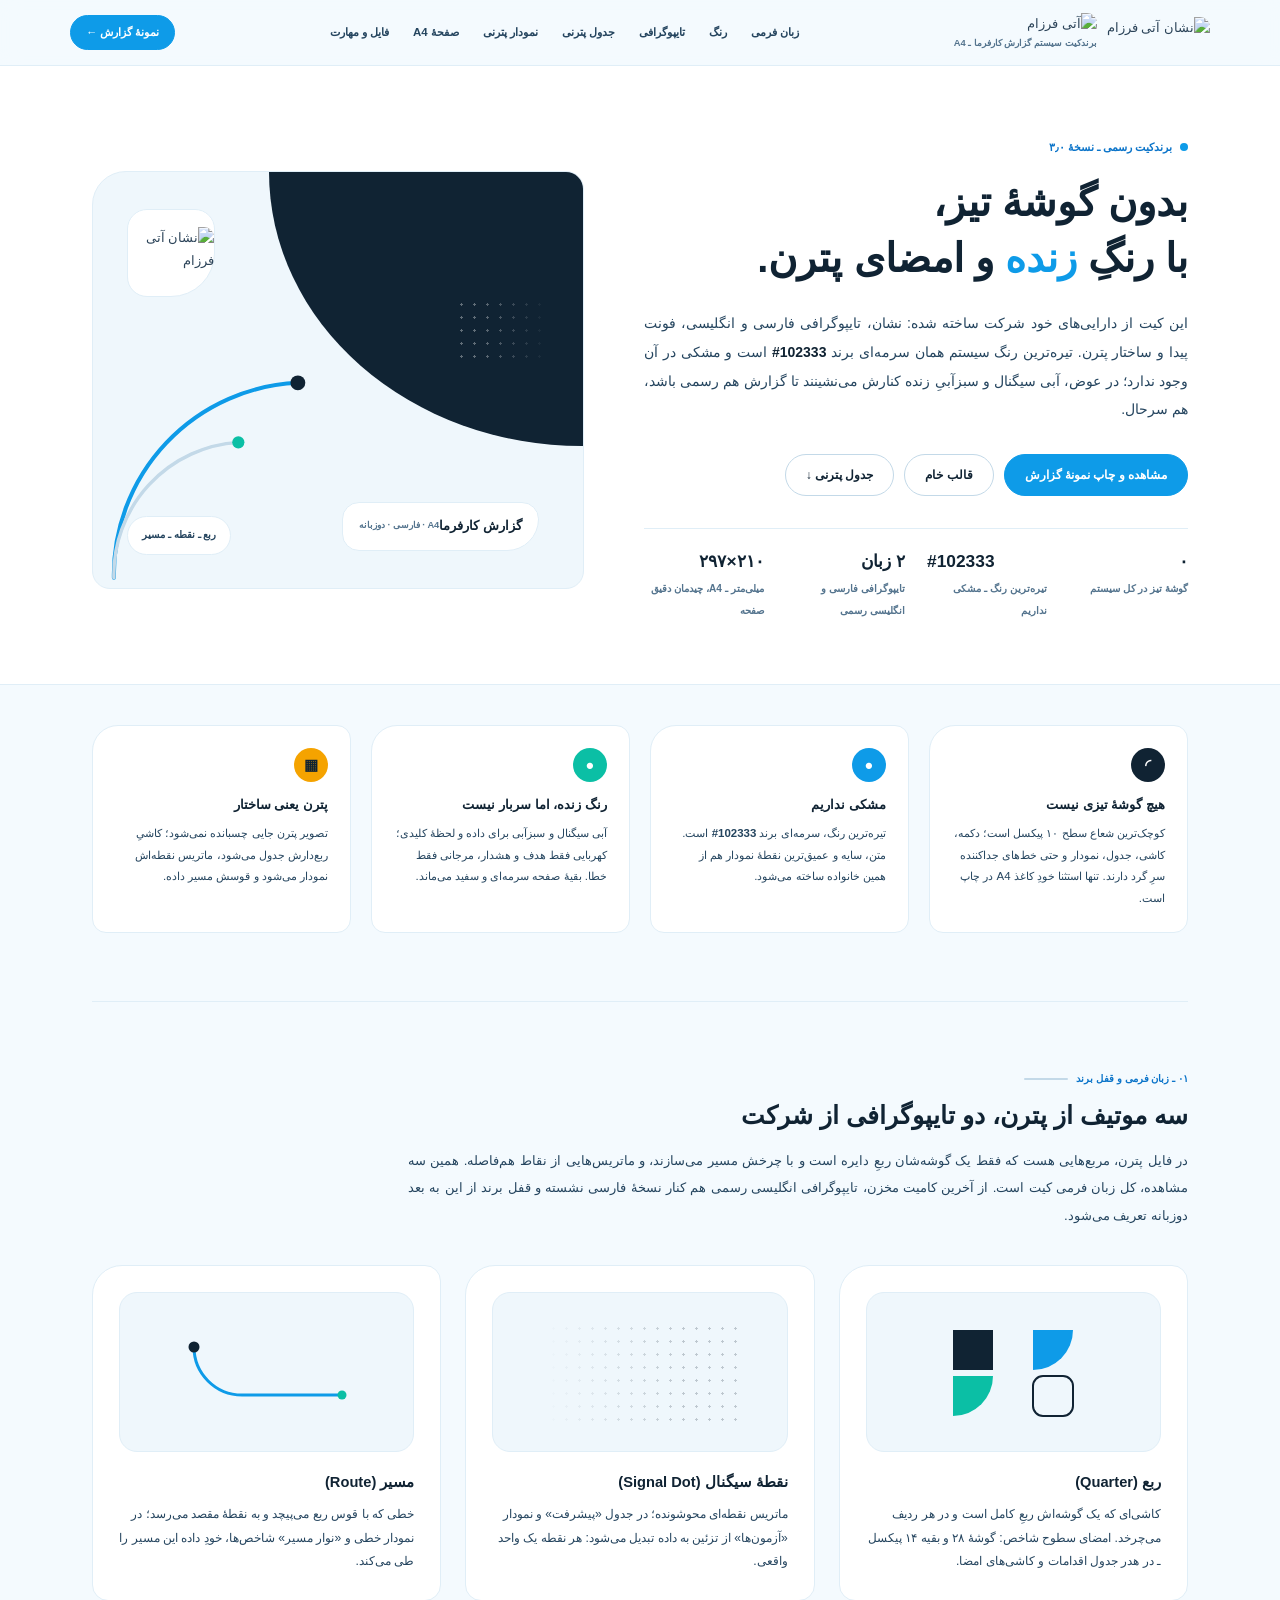
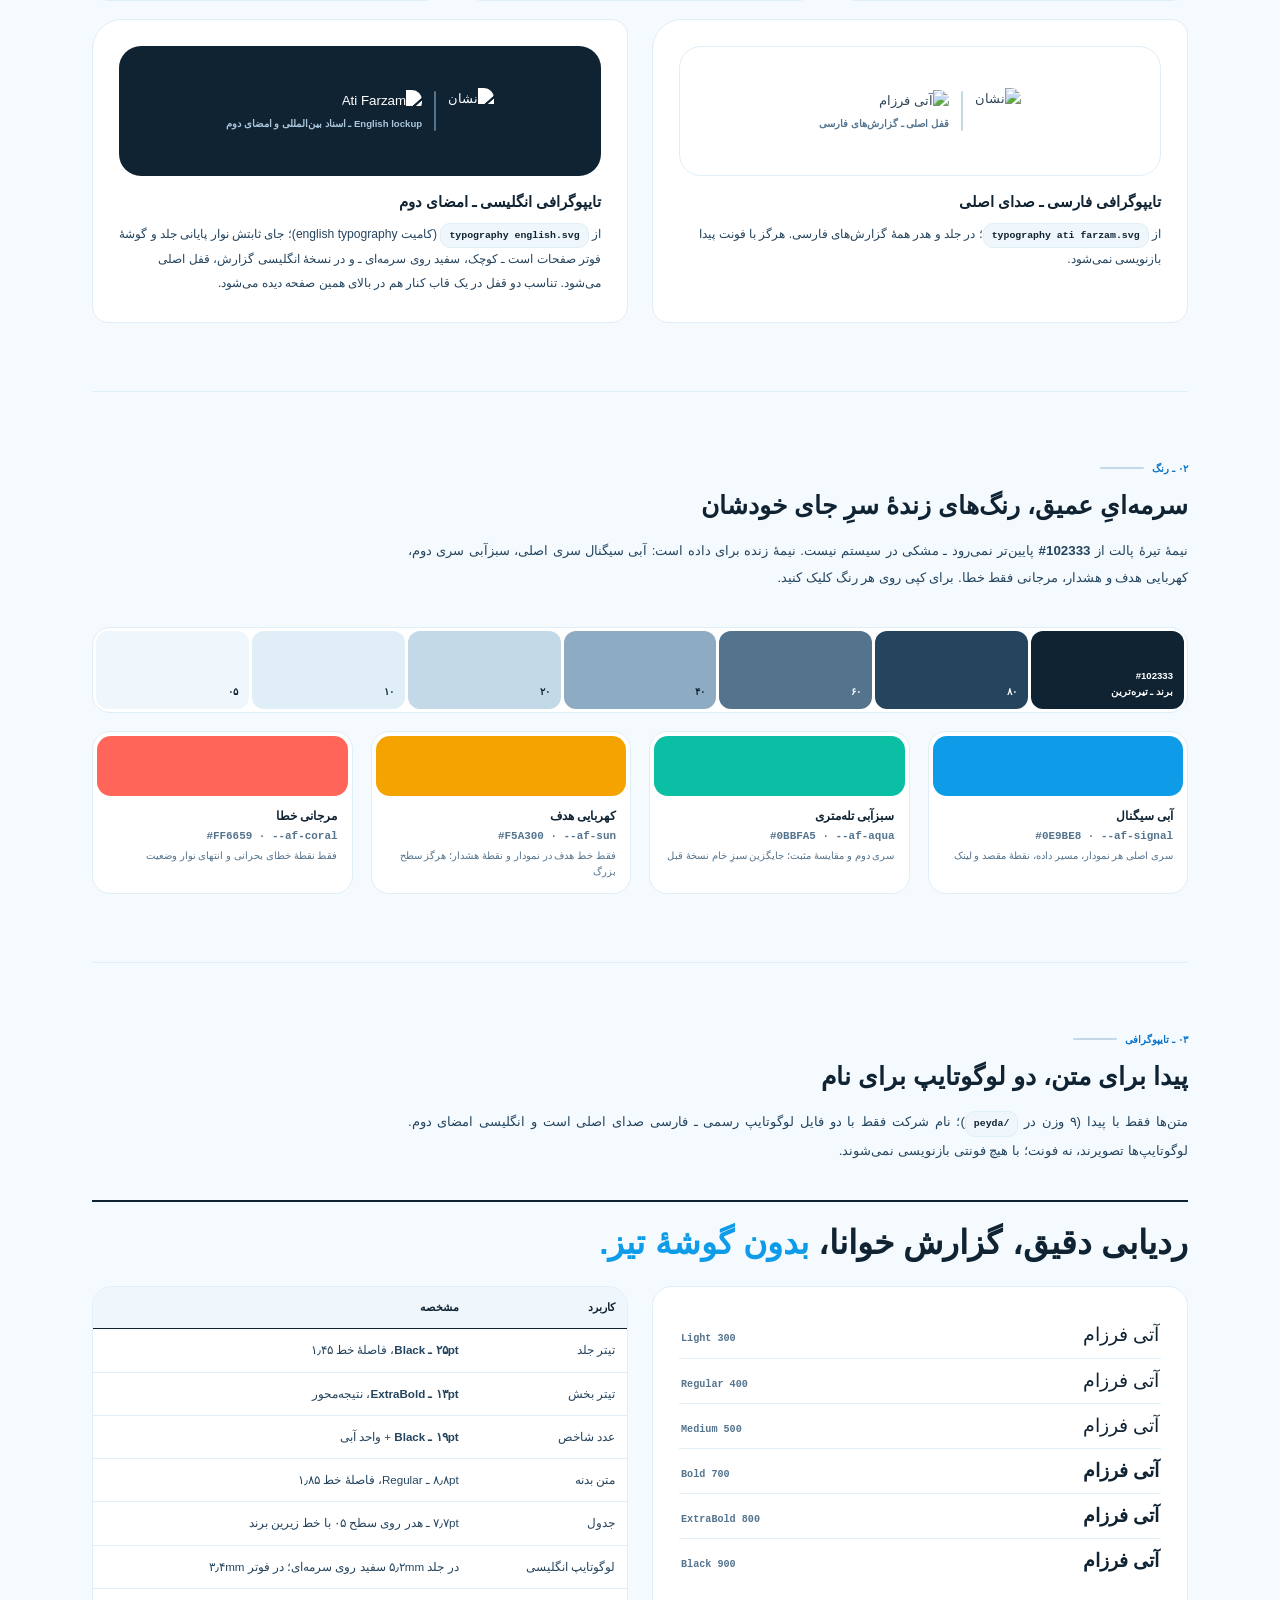
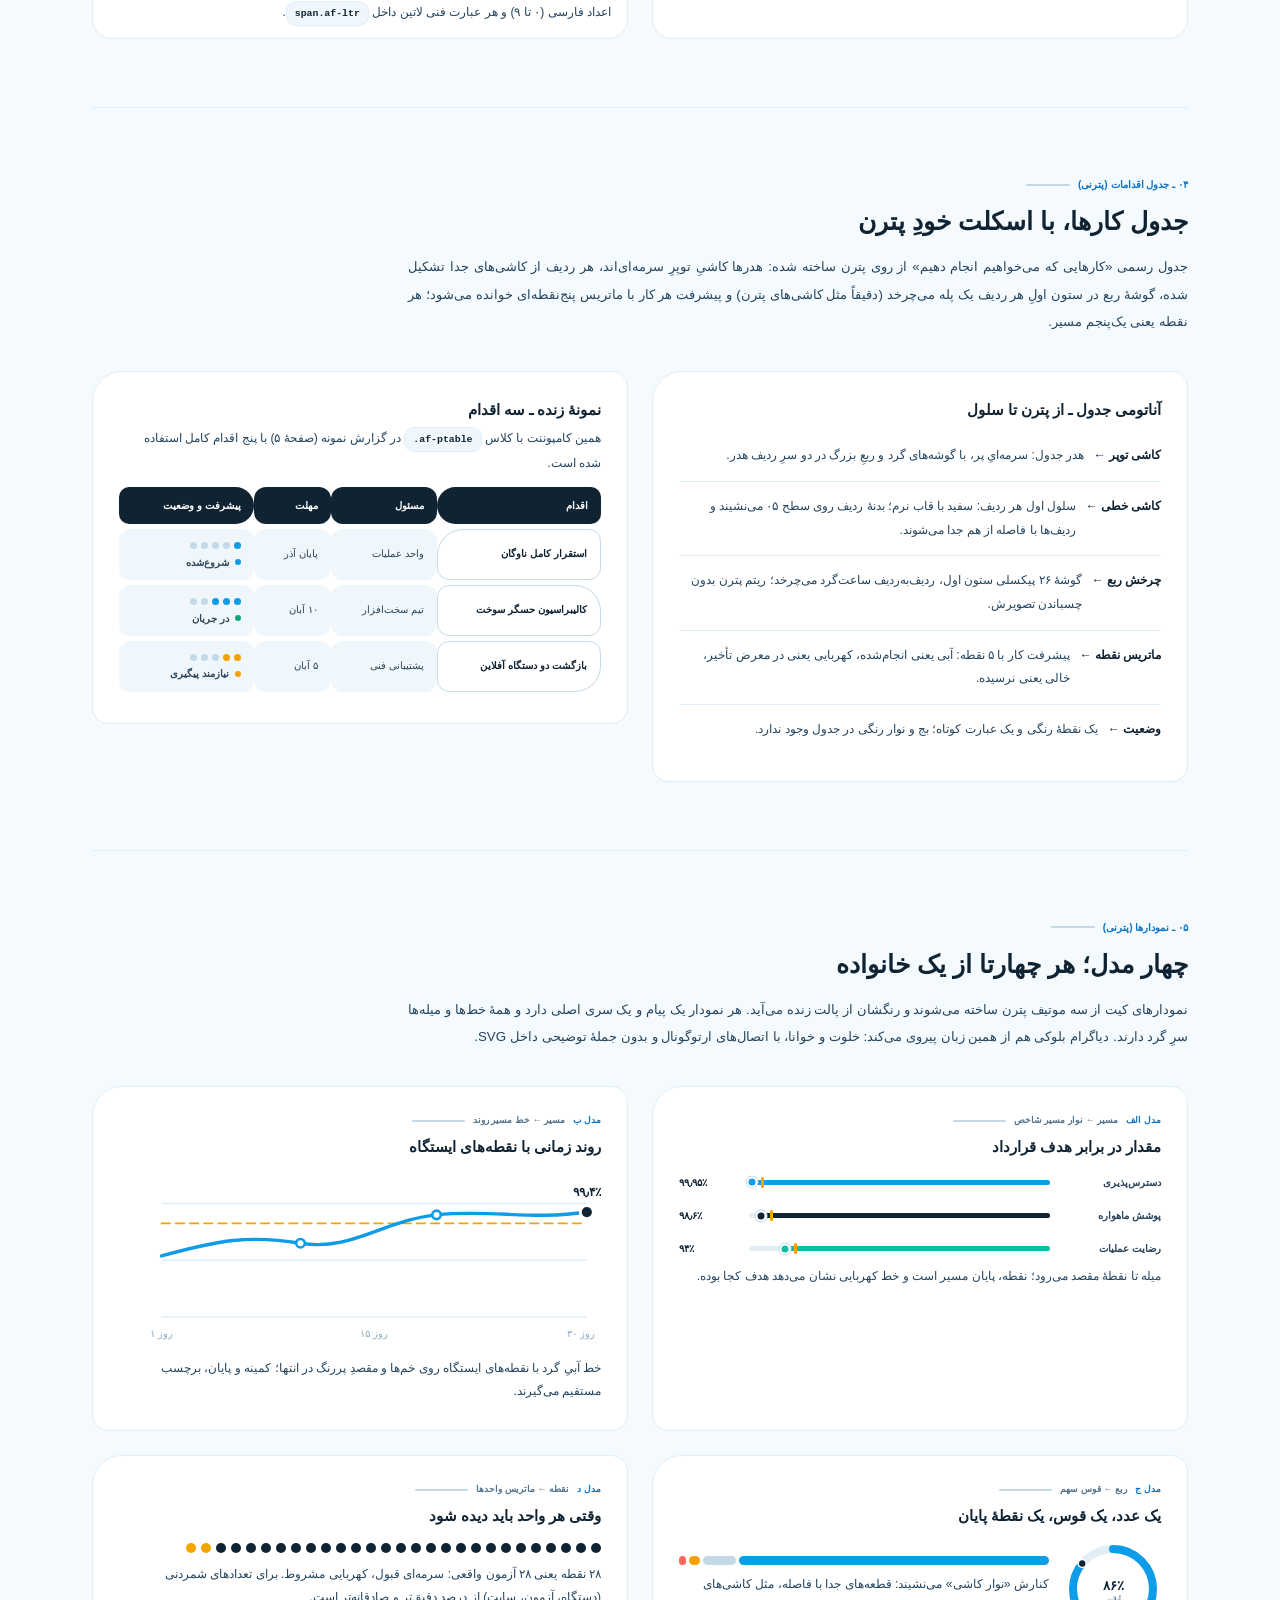
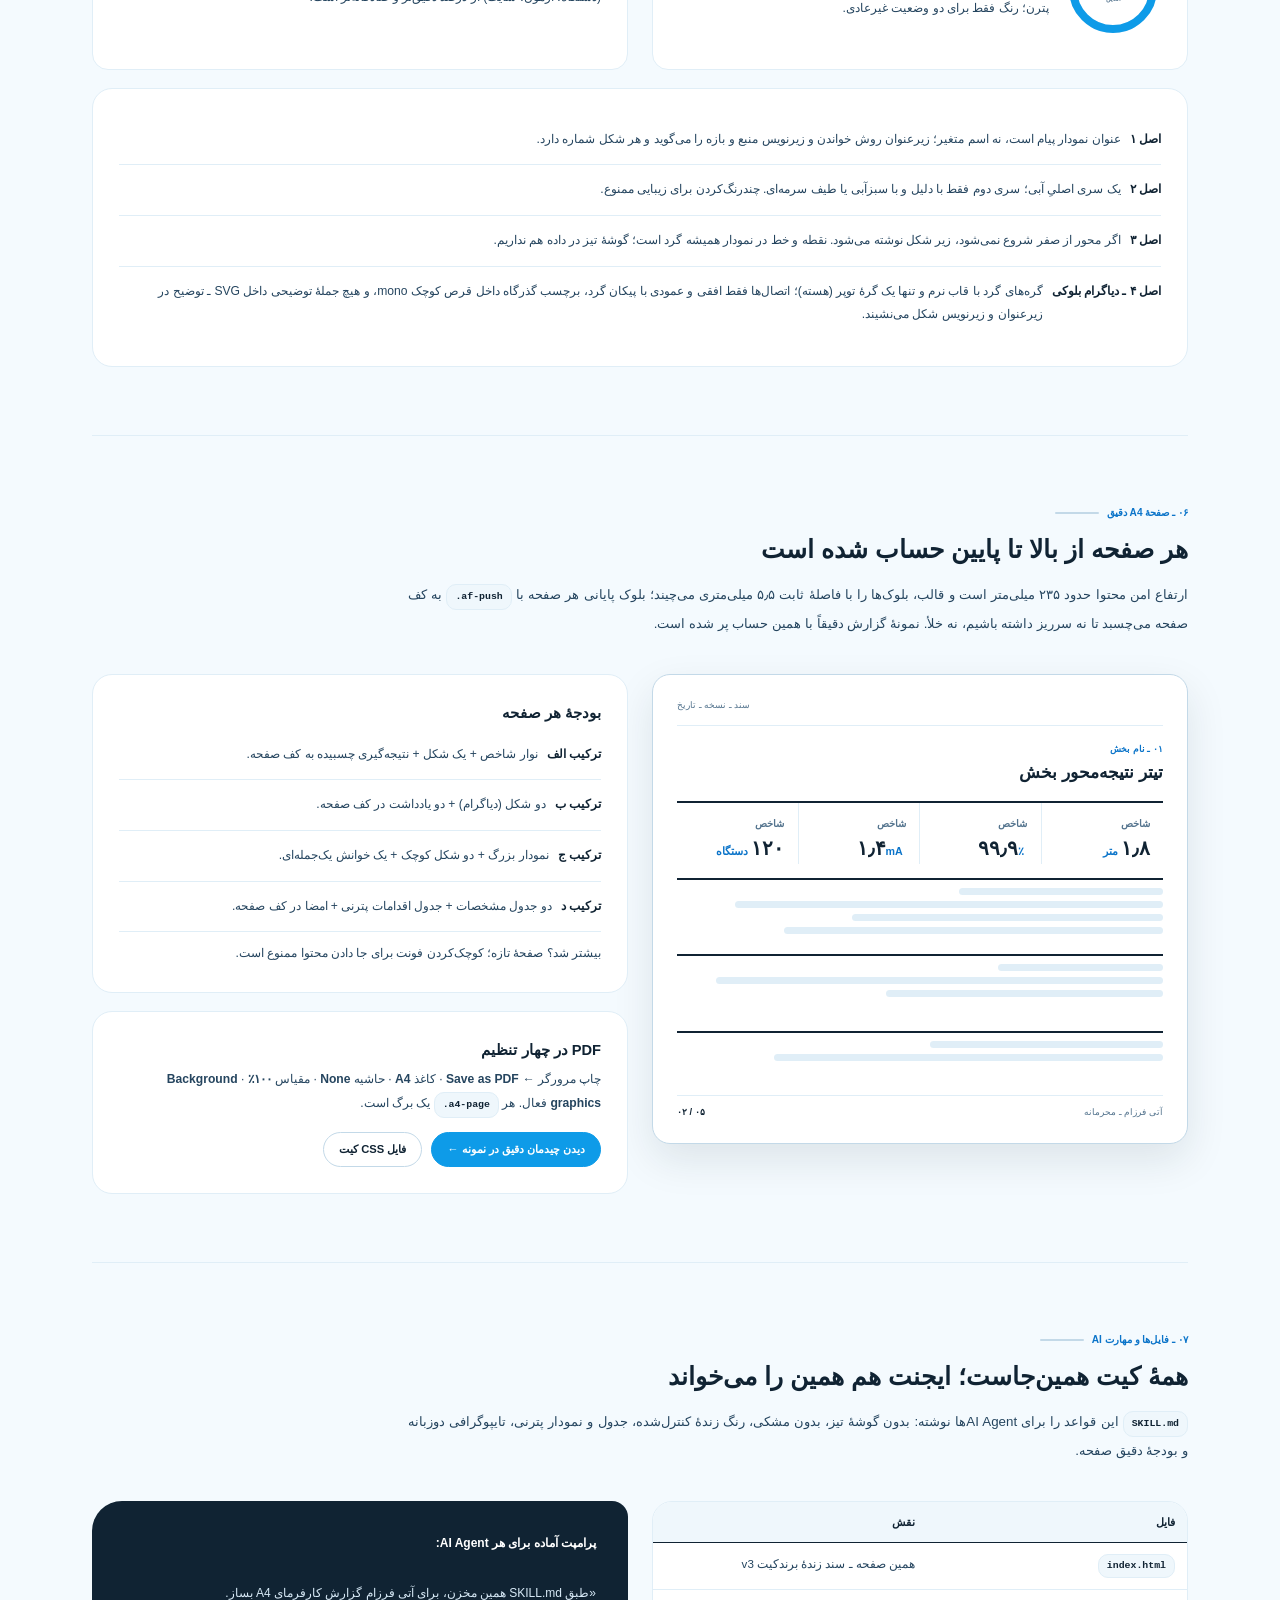
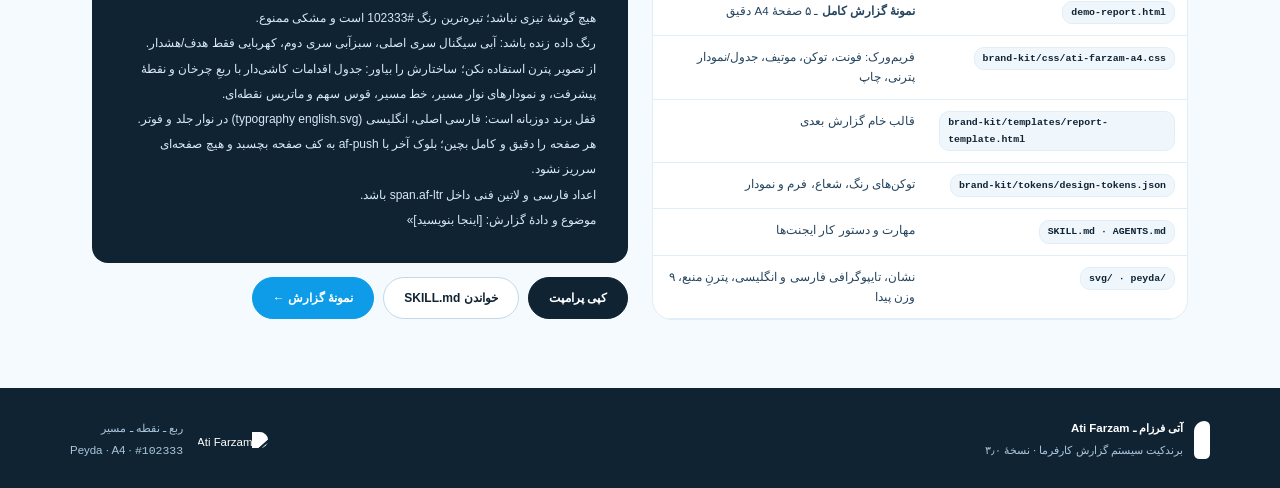
==== index.html @ f71d49b6 "پاک‌سازی بلوک‌دیاگرام‌ها و خلوت‌سازی صفحات ـ زبان دیاگرام تمیز و ارتوگونال - بلوک‌دیاگرام سخت‌افزار " ====
<!DOCTYPE html>
<html lang="fa" dir="rtl">
<head>
<meta charset="UTF-8" />
<meta name="viewport" content="width=device-width, initial-scale=1.0" />
<title>برندکیت آتی فرزام ـ سیستم گزارش A4</title>
<link rel="stylesheet" href="brand-kit/css/ati-farzam-a4.css" />
<style>
  body{background:#F4FAFE}
  a{text-decoration:none;color:inherit}
  .wrap{max-width:1140px;margin:0 auto;padding:0 22px}
  .nav{position:sticky;top:0;z-index:100;background:rgba(244,250,254,.92);backdrop-filter:blur(10px);border-bottom:1px solid var(--af-ink-10)}
  .nav-in{display:flex;align-items:center;justify-content:space-between;gap:16px;padding:13px 0;flex-wrap:wrap}
  .lockup{display:flex;align-items:center;gap:10px}
  .lockup img.mark{height:30px;width:auto}
  .lockup img.typo{height:19px;width:auto}
  .lockup small{display:block;font-size:7pt;color:var(--af-ink-60);font-weight:600}
  .links{display:flex;gap:2px;flex-wrap:wrap}
  .links a{font-size:8.6pt;font-weight:600;color:var(--af-ink-80);padding:7px 11px;border-radius:10px}
  .links a:hover{background:var(--af-ink-10);color:var(--af-ink)}
  .btn{display:inline-flex;align-items:center;gap:7px;background:var(--af-ink);color:#fff;font-weight:700;font-size:9pt;padding:10px 20px;border-radius:999px;border:1px solid var(--af-ink);cursor:pointer;font-family:'Peyda',sans-serif}
  .btn:hover{opacity:.86}
  .btn.sig{background:var(--af-signal);border-color:var(--af-signal)}
  .btn.ghost{background:#fff;color:var(--af-ink);border-color:var(--af-ink-20)}
  .btn.sm{padding:7px 15px;font-size:8.4pt}
  .hero{padding:72px 0 62px;border-bottom:1px solid var(--af-ink-10);background:#fff}
  .hero-grid{display:grid;grid-template-columns:1.05fr .95fr;gap:60px;align-items:center}
  .eyebrow{display:flex;align-items:center;gap:8px;font-size:8pt;font-weight:700;color:var(--af-signal-deep);margin-bottom:18px}
  .eyebrow::before{content:'';width:8px;height:8px;border-radius:50%;background:var(--af-signal)}
  .hero h1{font-size:30pt;font-weight:900;line-height:1.42;color:var(--af-ink)}
  .hero h1 span{color:var(--af-signal)}
  .hero p{font-size:10.5pt;line-height:2.05;color:var(--af-ink-80);margin:22px 0 30px;text-align:justify}
  .cta{display:flex;gap:10px;flex-wrap:wrap}
  .hero-meta{display:grid;grid-template-columns:repeat(4,1fr);gap:22px;margin-top:32px;padding-top:18px;border-top:1px solid var(--af-ink-10)}
  .hero-meta div b{display:block;font-size:13pt;font-weight:900;color:var(--af-ink)}
  .hero-meta div span{font-size:7.6pt;color:var(--af-ink-60);font-weight:600}
  .board{position:relative;background:var(--af-ink-05);border:1px solid var(--af-ink-10);border-radius:34px 18px 18px 18px;aspect-ratio:4/3.4;overflow:hidden}
  .board .quarter{position:absolute;top:0;right:0;width:64%;height:66%;background:var(--af-ink);border-radius:0 0 0 100%}
  .board .quarter .lg{position:absolute;top:24px;right:28px;display:flex;flex-direction:column;gap:7px}
  .board .quarter .lg img.f{height:21px;filter:brightness(0) invert(1)}
  .board .quarter .lg img.e{height:13px;filter:brightness(0) invert(1);opacity:.85}
  .board .dotsfield{position:absolute;top:46%;right:9%;width:32%;height:24%}
  .board .arc{position:absolute;left:0;bottom:0;width:56%;height:52%}
  .board .tile{position:absolute;background:#fff;border:1px solid var(--af-ink-10);display:flex;align-items:center;justify-content:center}
  .board .tile.a{left:7%;top:9%;width:88px;height:88px;border-radius:20px 20px 44px 20px}
  .board .tile.b{left:7%;bottom:8%;padding:10px 14px;border-radius:999px;font-size:7.4pt;font-weight:700;color:var(--af-ink-80)}
  .board .tile.c{right:9%;bottom:9%;padding:12px 16px;border-radius:18px 18px 34px 18px}
  .board .tile.c b{font-size:10pt;color:var(--af-ink)}
  .board .tile.c span{display:block;font-size:7pt;color:var(--af-ink-60);font-weight:600}
  section.blk{padding:68px 0;border-bottom:1px solid var(--af-ink-10)}
  .sec-head{margin-bottom:36px;max-width:780px}
  .sec-eyebrow{display:flex;align-items:center;gap:8px;font-size:7.6pt;font-weight:800;color:var(--af-signal-deep);margin-bottom:10px}
  .sec-eyebrow::after{content:'';height:2px;width:44px;background:var(--af-ink-20);border-radius:999px}
  .sec-head h2{font-size:19pt;font-weight:900;color:var(--af-ink);line-height:1.5}
  .sec-head p{font-size:10pt;line-height:2.05;color:var(--af-ink-80);margin-top:12px;text-align:justify}
  .grid3{display:grid;grid-template-columns:repeat(3,1fr);gap:24px}
  .grid2{display:grid;grid-template-columns:1fr 1fr;gap:24px}
  .grid4{display:grid;grid-template-columns:repeat(4,1fr);gap:20px}
  .card{background:#fff;border:1px solid var(--af-ink-10);border-radius:20px;padding:26px}
  .card.flat{border-radius:30px 16px 16px 16px}
  .card h3{font-size:11pt;font-weight:800;color:var(--af-ink);margin-bottom:8px}
  .card p,.card li{font-size:9.1pt;line-height:1.95;color:var(--af-ink-80)}
  .motif-stage{height:160px;border-radius:18px;background:var(--af-ink-05);border:1px solid var(--af-ink-10);display:flex;align-items:center;justify-content:center;margin-bottom:18px;overflow:hidden;position:relative}
  .rule{display:flex;gap:9px;padding:13px 0;border-bottom:1px solid var(--af-ink-10);font-size:9.1pt;line-height:1.9;color:var(--af-ink-80)}
  .rule:last-child{border-bottom:none}
  .rule b{color:var(--af-ink);white-space:nowrap}
  .path{direction:ltr;display:inline-block;background:var(--af-ink-05);border:1px solid var(--af-ink-10);color:var(--af-ink);font-size:7.4pt;font-weight:700;padding:2px 8px;border-radius:10px;font-family:Consolas,monospace}
  .prin{background:#fff;border:1px solid var(--af-ink-10);padding:22px;border-radius:26px 14px 14px 14px}
  .prin .ic{width:34px;height:34px;border-radius:50%;display:flex;align-items:center;justify-content:center;margin-bottom:12px;color:#fff;font-weight:900;font-size:11pt}
  .prin h3{font-size:10pt;font-weight:800;color:var(--af-ink);margin-bottom:6px}
  .prin p{font-size:8.6pt;line-height:1.9;color:var(--af-ink-80)}
  .tints{display:flex;height:86px;border-radius:18px;overflow:hidden;border:1px solid var(--af-ink-10);gap:3px;background:#fff;padding:3px}
  .tints div{flex:1;display:flex;align-items:flex-end;padding:9px 11px;font-size:7.2pt;font-weight:700;cursor:pointer;border-radius:12px}
  .swrow{display:grid;grid-template-columns:repeat(4,1fr);gap:18px;margin-top:18px}
  .sw{border:1px solid var(--af-ink-10);border-radius:18px;overflow:hidden;background:#fff;cursor:pointer}
  .sw .chip{height:60px;margin:4px;border-radius:14px}
  .sw .m{padding:6px 14px 12px}
  .sw .m b{font-size:9pt;color:var(--af-ink);display:block}
  .sw .m .hex{direction:ltr;text-align:right;display:block;font-size:8.2pt;font-weight:800;color:var(--af-ink-60);font-family:Consolas,monospace;margin:1px 0 3px}
  .sw .m span{font-size:7.6pt;color:var(--af-ink-60);line-height:1.6;display:block}
  .wrow{display:flex;align-items:baseline;justify-content:space-between;gap:14px;padding:9px 2px;border-bottom:1px solid var(--af-ink-10)}
  .wrow:last-child{border-bottom:none}
  .wrow .s{color:var(--af-ink);font-size:14.5pt;line-height:1.35}
  .wrow .w{direction:ltr;font-size:7.6pt;color:var(--af-ink-60);font-weight:700;font-family:Consolas,monospace;white-space:nowrap}
  table.mini{width:100%;border-collapse:collapse;font-size:8.7pt}
  table.mini th{color:var(--af-ink);text-align:right;font-size:8.3pt;padding:11px 12px;border-bottom:1.5px solid var(--af-ink);background:var(--af-ink-05)}
  table.mini td{padding:11px 12px;border-bottom:1px solid var(--af-ink-10);color:var(--af-ink-80);line-height:1.75;vertical-align:top}
  .lockcard{border-radius:22px;padding:22px;display:flex;align-items:center;justify-content:center;min-height:130px;margin-bottom:14px}
  .mini-a4{background:#fff;border:1px solid var(--af-ink-20);border-radius:18px;box-shadow:0 16px 40px rgba(16,35,51,.10);padding:22px 24px;height:470px;display:flex;flex-direction:column;overflow:hidden}
  .mini-a4 .mh{display:flex;justify-content:space-between;align-items:center;border-bottom:1px solid var(--af-ink-10);padding-bottom:10px;font-size:7pt;color:var(--af-ink-60)}
  .mini-a4 .mf{margin-top:auto;border-top:1px solid var(--af-ink-10);padding-top:9px;display:flex;justify-content:space-between;align-items:center;font-size:7pt;color:var(--af-ink-60)}
  .skl{border-top:2px solid var(--af-ink);margin-top:14px;padding-top:8px}
  .skl i{display:block;height:7px;border-radius:999px;background:var(--af-ink-10);margin-bottom:6px}
  .prompt{background:var(--af-ink);color:#D7E9F6;border-radius:30px 16px 16px 16px;padding:30px 32px;font-size:9pt;line-height:2.1;white-space:pre-wrap}
  .prompt b{color:#fff}
  .toast{position:fixed;bottom:22px;right:22px;background:var(--af-ink);color:#fff;font-size:8.8pt;font-weight:700;padding:11px 20px;border-radius:999px;opacity:0;pointer-events:none;transition:opacity .25s;z-index:300}
  .toast.show{opacity:1}
  footer.site{background:var(--af-ink);color:#A9C6DC}
  footer.site .in{display:flex;justify-content:space-between;gap:18px;flex-wrap:wrap;padding:30px 0;font-size:8.6pt;line-height:1.9}
  footer.site b{color:#fff}
  @media(max-width:920px){.hero-grid,.grid2{grid-template-columns:1fr}.grid3,.grid4,.swrow{grid-template-columns:1fr 1fr}.hero h1{font-size:24pt}.hero-meta{grid-template-columns:1fr 1fr}}
  @media(max-width:600px){.grid3,.grid4,.swrow{grid-template-columns:1fr}}
</style>
</head>
<body>

<nav class="nav no-print">
  <div class="wrap nav-in">
    <div class="lockup">
      <img class="mark" src="svg/logo%20ati%20farzam.svg" alt="نشان آتی فرزام" />
      <div><img class="typo" src="svg/typography%20ati%20farzam.svg" alt="آتی فرزام" /><small>برندکیت سیستم گزارش کارفرما ـ A4</small></div>
    </div>
    <div class="links">
      <a href="#form">زبان فرمی</a><a href="#color">رنگ</a><a href="#type">تایپوگرافی</a><a href="#table">جدول پترنی</a><a href="#data">نمودار پترنی</a><a href="#page">صفحهٔ A4</a><a href="#files">فایل و مهارت</a>
    </div>
    <a class="btn sm sig" href="demo-report.html">نمونهٔ گزارش ←</a>
  </div>
</nav>

<header class="hero">
  <div class="wrap hero-grid">
    <div>
      <div class="eyebrow">برندکیت رسمی ـ نسخهٔ ۳٫۰</div>
      <h1>بدون گوشهٔ تیز،<br />با رنگِ <span>زنده</span> و امضای پترن.</h1>
      <p>این کیت از دارایی‌های خود شرکت ساخته شده: نشان، تایپوگرافی فارسی و انگلیسی، فونت پیدا و ساختار پترن. تیره‌ترین رنگ سیستم همان سرمه‌ای برند <span dir="ltr" style="font-weight:800;color:var(--af-ink)">#102333</span> است و مشکی در آن وجود ندارد؛ در عوض، آبی سیگنال و سبزآبیِ زنده کنارش می‌نشینند تا گزارش هم رسمی باشد، هم سرحال.</p>
      <div class="cta">
        <a class="btn sig" href="demo-report.html">مشاهده و چاپ نمونهٔ گزارش</a>
        <a class="btn ghost" href="brand-kit/templates/report-template.html">قالب خام</a>
        <a class="btn ghost" href="#table">جدول پترنی ↓</a>
      </div>
      <div class="hero-meta">
        <div><b>۰</b><span>گوشهٔ تیز در کل سیستم</span></div>
        <div><b dir="ltr">#102333</b><span>تیره‌ترین رنگ ـ مشکی نداریم</span></div>
        <div><b>۲ زبان</b><span>تایپوگرافی فارسی و انگلیسی رسمی</span></div>
        <div><b>۲۱۰×۲۹۷</b><span>میلی‌متر ـ A4، چیدمان دقیق صفحه</span></div>
      </div>
    </div>

    <div class="board" role="img" aria-label="تابلوی هویت آتی فرزام: ربع سرمه‌ای، نقطه، مسیر و قفل دوزبانه">
      <div class="quarter">
        <div class="lg">
          <img class="f" src="svg/typography%20ati%20farzam.svg" alt="" />
          <img class="e" src="svg/typography%20english.svg" alt="" />
        </div>
        <div class="dotsfield af-dots-light"></div>
      </div>
      <svg class="arc" viewBox="0 0 200 160" fill="none" aria-hidden="true">
        <path d="M14 152 A142 142 0 0 1 150 8" stroke="#0E9BE8" stroke-width="3" stroke-linecap="round"/>
        <circle cx="150" cy="8" r="5.5" fill="#102333"/>
        <path d="M14 152 A98 98 0 0 1 106 52" stroke="#C3D9E8" stroke-width="2.5" stroke-linecap="round"/>
        <circle cx="106" cy="52" r="4.5" fill="#0BBFA5"/>
      </svg>
      <div class="tile a"><img src="svg/logo%20ati%20farzam.svg" alt="نشان آتی فرزام" style="height:52px;width:auto" /></div>
      <div class="tile b">ربع ـ نقطه ـ مسیر</div>
      <div class="tile c"><b>گزارش کارفرما</b><span>A4 · فارسی · دوزبانه</span></div>
    </div>
  </div>
</header>

<div class="wrap">

  <!-- اصول -->
  <section class="blk" style="padding-top:40px">
    <div class="grid4">
      <div class="prin"><span class="ic" style="background:var(--af-ink)">◜</span><h3>هیچ گوشهٔ تیزی نیست</h3><p>کوچک‌ترین شعاع سطح ۱۰ پیکسل است؛ دکمه، کاشی، جدول، نمودار و حتی خط‌های جداکننده سرِ گرد دارند. تنها استثنا خودِ کاغذ A4 در چاپ است.</p></div>
      <div class="prin"><span class="ic" style="background:var(--af-signal)">●</span><h3>مشکی نداریم</h3><p>تیره‌ترین رنگ، سرمه‌ای برند <span dir="ltr" style="font-weight:800">#102333</span> است. متن، سایه و عمیق‌ترین نقطهٔ نمودار هم از همین خانواده ساخته می‌شود.</p></div>
      <div class="prin"><span class="ic" style="background:var(--af-aqua)">●</span><h3>رنگ زنده، اما سربار نیست</h3><p>آبی سیگنال و سبزآبی برای داده و لحظهٔ کلیدی؛ کهربایی فقط هدف و هشدار، مرجانی فقط خطا. بقیهٔ صفحه سرمه‌ای و سفید می‌ماند.</p></div>
      <div class="prin"><span class="ic" style="background:var(--af-sun);color:var(--af-ink)">▦</span><h3>پترن یعنی ساختار</h3><p>تصویر پترن جایی چسبانده نمی‌شود؛ کاشیِ ربع‌دارش جدول می‌شود، ماتریس نقطه‌اش نمودار می‌شود و قوسش مسیر داده.</p></div>
    </div>
  </section>

  <!-- ۰۱ زبان فرمی و قفل دوزبانه -->
  <section class="blk" id="form">
    <div class="sec-head">
      <div class="sec-eyebrow">۰۱ ـ زبان فرمی و قفل برند</div>
      <h2>سه موتیف از پترن، دو تایپوگرافی از شرکت</h2>
      <p>در فایل پترن، مربع‌هایی هست که فقط یک گوشه‌شان ربعِ دایره است و با چرخش مسیر می‌سازند، و ماتریس‌هایی از نقاط هم‌فاصله. همین سه مشاهده، کل زبان فرمی کیت است. از آخرین کامیت مخزن، تایپوگرافی انگلیسی رسمی هم کنار نسخهٔ فارسی نشسته و قفل برند از این به بعد دوزبانه تعریف می‌شود.</p>
    </div>
    <div class="grid3">
      <div class="card flat">
        <div class="motif-stage">
          <svg width="132" height="96" viewBox="0 0 132 96" aria-hidden="true">
            <path d="M6 6 h40 v40 H6 Z" fill="#102333"/>
            <path d="M86 6 h40 a40 40 0 0 1 -40 40 Z" fill="#0E9BE8"/>
            <path d="M6 52 h40 a40 40 0 0 1 -40 40 Z" fill="#0BBFA5"/>
            <rect x="86" y="52" width="40" height="40" rx="10" fill="none" stroke="#102333" stroke-width="2"/>
          </svg>
        </div>
        <h3>ربع (Quarter)</h3>
        <p>کاشی‌ای که یک گوشه‌اش ربعِ کامل است و در هر ردیف می‌چرخد. امضای سطوح شاخص: گوشهٔ ۲۸ و بقیه ۱۴ پیکسل ـ در هدر جدول اقدامات و کاشی‌های امضا.</p>
      </div>
      <div class="card flat">
        <div class="motif-stage"><div class="af-dots" style="width:72%;height:64%"></div></div>
        <h3>نقطهٔ سیگنال (Signal Dot)</h3>
        <p>ماتریس نقطه‌ای محوشونده؛ در جدول «پیشرفت» و نمودار «آزمون‌ها» از تزئین به داده تبدیل می‌شود: هر نقطه یک واحد واقعی.</p>
      </div>
      <div class="card flat">
        <div class="motif-stage">
          <svg width="170" height="70" viewBox="0 0 170 70" aria-hidden="true">
            <path d="M160 58 H60 A48 48 0 0 1 12 10" stroke="#0E9BE8" stroke-width="3" fill="none" stroke-linecap="round"/>
            <circle cx="12" cy="10" r="5.5" fill="#102333"/><circle cx="160" cy="58" r="4.5" fill="#0BBFA5"/>
          </svg>
        </div>
        <h3>مسیر (Route)</h3>
        <p>خطی که با قوس ربع می‌پیچد و به نقطهٔ مقصد می‌رسد؛ در نمودار خطی و «نوار مسیر» شاخص‌ها، خودِ داده این مسیر را طی می‌کند.</p>
      </div>
    </div>

    <div class="grid2" style="margin-top:18px">
      <div class="card flat">
        <div class="lockcard" style="background:#fff;border:1.5px solid var(--af-ink-10)">
          <div style="display:flex;align-items:center;gap:12px">
            <img src="svg/logo%20ati%20farzam.svg" alt="نشان" style="height:46px" />
            <span style="width:2px;height:40px;background:var(--af-ink-20);border-radius:99px"></span>
            <div><img src="svg/typography%20ati%20farzam.svg" alt="آتی فرزام" style="height:25px" /><div style="font-size:7.2pt;color:var(--af-ink-60);font-weight:600;margin-top:3px">قفل اصلی ـ گزارش‌های فارسی</div></div>
          </div>
        </div>
        <h3>تایپوگرافی فارسی ـ صدای اصلی</h3>
        <p>از <span class="path">typography ati farzam.svg</span>؛ در جلد و هدر همهٔ گزارش‌های فارسی. هرگز با فونت پیدا بازنویسی نمی‌شود.</p>
      </div>
      <div class="card flat">
        <div class="lockcard" style="background:var(--af-ink)">
          <div style="display:flex;align-items:center;gap:12px">
            <img src="svg/logo%20ati%20farzam.svg" alt="نشان" style="height:46px;filter:brightness(0) invert(1)" />
            <span style="width:2px;height:40px;background:#54748E;border-radius:99px"></span>
            <div><img src="svg/typography%20english.svg" alt="Ati Farzam" style="height:19px;filter:brightness(0) invert(1)" /><div style="font-size:7.2pt;color:#A9C6DC;font-weight:600;margin-top:4px">English lockup ـ اسناد بین‌المللی و امضای دوم</div></div>
          </div>
        </div>
        <h3>تایپوگرافی انگلیسی ـ امضای دوم</h3>
        <p>از <span class="path">typography english.svg</span> (کامیت english typography)؛ جای ثابتش نوار پایانی جلد و گوشهٔ فوتر صفحات است ـ کوچک، سفید روی سرمه‌ای ـ و در نسخهٔ انگلیسی گزارش، قفل اصلی می‌شود. تناسب دو قفل در یک قاب کنار هم در بالای همین صفحه دیده می‌شود.</p>
      </div>
    </div>
  </section>

  <!-- ۰۲ رنگ -->
  <section class="blk" id="color">
    <div class="sec-head">
      <div class="sec-eyebrow">۰۲ ـ رنگ</div>
      <h2>سرمه‌ایِ عمیق، رنگ‌های زندهٔ سرِ جای خودشان</h2>
      <p>نیمهٔ تیرهٔ پالت از <span dir="ltr" style="font-weight:800">#102333</span> پایین‌تر نمی‌رود ـ مشکی در سیستم نیست. نیمهٔ زنده برای داده است: آبی سیگنال سری اصلی، سبزآبی سری دوم، کهربایی هدف و هشدار، مرجانی فقط خطا. برای کپی روی هر رنگ کلیک کنید.</p>
    </div>
    <div class="tints" role="img" aria-label="طیف سرمه‌ای برند">
      <div style="background:#102333;color:#fff" onclick="copyHex('#102333')">#102333<br />برند ـ تیره‌ترین</div>
      <div style="background:#25455F;color:#fff" onclick="copyHex('#25455F')">۸۰</div>
      <div style="background:#54748E;color:#fff" onclick="copyHex('#54748E')">۶۰</div>
      <div style="background:#8DACC4;color:#102333" onclick="copyHex('#8DACC4')">۴۰</div>
      <div style="background:#C3D9E8;color:#102333" onclick="copyHex('#C3D9E8')">۲۰</div>
      <div style="background:#E0EEF7;color:#102333" onclick="copyHex('#E0EEF7')">۱۰</div>
      <div style="background:#EFF7FC;color:#102333" onclick="copyHex('#EFF7FC')">۰۵</div>
    </div>
    <div class="swrow">
      <div class="sw" onclick="copyHex('#0E9BE8')"><div class="chip" style="background:#0E9BE8"></div><div class="m"><b>آبی سیگنال</b><span class="hex">#0E9BE8 · --af-signal</span><span>سری اصلی هر نمودار، مسیر داده، نقطهٔ مقصد و لینک</span></div></div>
      <div class="sw" onclick="copyHex('#0BBFA5')"><div class="chip" style="background:#0BBFA5"></div><div class="m"><b>سبزآبی تله‌متری</b><span class="hex">#0BBFA5 · --af-aqua</span><span>سری دوم و مقایسهٔ مثبت؛ جایگزین سبزِ خام نسخهٔ قبل</span></div></div>
      <div class="sw" onclick="copyHex('#F5A300')"><div class="chip" style="background:#F5A300"></div><div class="m"><b>کهربایی هدف</b><span class="hex">#F5A300 · --af-sun</span><span>فقط خط هدف در نمودار و نقطهٔ هشدار؛ هرگز سطح بزرگ</span></div></div>
      <div class="sw" onclick="copyHex('#FF6659')"><div class="chip" style="background:#FF6659"></div><div class="m"><b>مرجانی خطا</b><span class="hex">#FF6659 · --af-coral</span><span>فقط نقطهٔ خطای بحرانی و انتهای نوار وضعیت</span></div></div>
    </div>
  </section>

  <!-- ۰۳ تایپوگرافی -->
  <section class="blk" id="type">
    <div class="sec-head">
      <div class="sec-eyebrow">۰۳ ـ تایپوگرافی</div>
      <h2>پیدا برای متن، دو لوگوتایپ برای نام</h2>
      <p>متن‌ها فقط با پیدا (۹ وزن در <span class="path">peyda/</span>)؛ نام شرکت فقط با دو فایل لوگوتایپ رسمی ـ فارسی صدای اصلی است و انگلیسی امضای دوم. لوگوتایپ‌ها تصویرند، نه فونت؛ با هیچ فونتی بازنویسی نمی‌شوند.</p>
    </div>
    <div style="font-size:25pt;font-weight:900;color:var(--af-ink);line-height:1.5;border-top:2px solid var(--af-ink);padding-top:16px">ردیابی دقیق، گزارش خوانا، <span style="color:var(--af-signal)">بدون گوشهٔ تیز.</span></div>
    <div class="grid2" style="margin-top:18px">
      <div class="card">
        <div class="wrow"><span class="s" style="font-weight:300">آتی فرزام</span><span class="w">Light 300</span></div>
        <div class="wrow"><span class="s" style="font-weight:400">آتی فرزام</span><span class="w">Regular 400</span></div>
        <div class="wrow"><span class="s" style="font-weight:500">آتی فرزام</span><span class="w">Medium 500</span></div>
        <div class="wrow"><span class="s" style="font-weight:700">آتی فرزام</span><span class="w">Bold 700</span></div>
        <div class="wrow"><span class="s" style="font-weight:800">آتی فرزام</span><span class="w">ExtraBold 800</span></div>
        <div class="wrow"><span class="s" style="font-weight:900">آتی فرزام</span><span class="w">Black 900</span></div>
      </div>
      <div class="card" style="padding:0;overflow:hidden">
        <table class="mini">
          <tr><th>کاربرد</th><th>مشخصه</th></tr>
          <tr><td>تیتر جلد</td><td><b>۲۵pt ـ Black</b>، فاصلهٔ خط ۱٫۴۵</td></tr>
          <tr><td>تیتر بخش</td><td><b>۱۳pt ـ ExtraBold</b>، نتیجه‌محور</td></tr>
          <tr><td>عدد شاخص</td><td><b>۱۹pt ـ Black</b> + واحد آبی</td></tr>
          <tr><td>متن بدنه</td><td>۸٫۸pt ـ Regular، فاصلهٔ خط ۱٫۸۵</td></tr>
          <tr><td>جدول</td><td>۷٫۷pt ـ هدر روی سطح ۰۵ با خط زیرین برند</td></tr>
          <tr><td>لوگوتایپ انگلیسی</td><td>در جلد ۵٫۲mm سفید روی سرمه‌ای؛ در فوتر ۳٫۴mm</td></tr>
        </table>
        <p style="padding:12px 16px">اعداد فارسی (۰ تا ۹) و هر عبارت فنی لاتین داخل <span class="path">span.af-ltr</span>.</p>
      </div>
    </div>
  </section>

  <!-- ۰۴ جدول پترنی -->
  <section class="blk" id="table">
    <div class="sec-head">
      <div class="sec-eyebrow">۰۴ ـ جدول اقدامات (پترنی)</div>
      <h2>جدول کارها، با اسکلت خودِ پترن</h2>
      <p>جدول رسمی «کارهایی که می‌خواهیم انجام دهیم» از روی پترن ساخته شده: هدرها کاشیِ توپرِ سرمه‌ای‌اند، هر ردیف از کاشی‌های جدا تشکیل شده، گوشهٔ ربع در ستون اولِ هر ردیف یک پله می‌چرخد (دقیقاً مثل کاشی‌های پترن) و پیشرفت هر کار با ماتریس پنج‌نقطه‌ای خوانده می‌شود؛ هر نقطه یعنی یک‌پنجم مسیر.</p>
    </div>
    <div class="grid2" style="align-items:start">
      <div class="card flat">
        <h3 style="margin-bottom:8px">آناتومی جدول ـ از پترن تا سلول</h3>
        <div class="rule"><b>کاشی توپر ←</b><p>هدر جدول: سرمه‌ایِ پر، با گوشه‌های گرد و ربعِ بزرگ در دو سرِ ردیف هدر.</p></div>
        <div class="rule"><b>کاشی خطی ←</b><p>سلول اول هر ردیف: سفید با قاب نرم؛ بدنهٔ ردیف روی سطح ۰۵ می‌نشیند و ردیف‌ها با فاصله از هم جدا می‌شوند.</p></div>
        <div class="rule"><b>چرخش ربع ←</b><p>گوشهٔ ۲۶ پیکسلی ستون اول، ردیف‌به‌ردیف ساعت‌گرد می‌چرخد؛ ریتم پترن بدون چسباندن تصویرش.</p></div>
        <div class="rule"><b>ماتریس نقطه ←</b><p>پیشرفت کار با ۵ نقطه: آبی یعنی انجام‌شده، کهربایی یعنی در معرض تأخیر، خالی یعنی نرسیده.</p></div>
        <div class="rule"><b>وضعیت ←</b><p>یک نقطهٔ رنگی و یک عبارت کوتاه؛ بج و نوار رنگی در جدول وجود ندارد.</p></div>
      </div>
      <div class="card flat">
        <h3 style="margin-bottom:4px">نمونهٔ زنده ـ سه اقدام</h3>
        <p style="margin-bottom:6px">همین کامپوننت با کلاس <span class="path">.af-ptable</span> در گزارش نمونه (صفحهٔ ۵) با پنج اقدام کامل استفاده شده است.</p>
        <table class="af-ptable">
          <thead><tr><th style="width:34%">اقدام</th><th style="width:22%">مسئول</th><th style="width:16%">مهلت</th><th style="width:28%">پیشرفت و وضعیت</th></tr></thead>
          <tbody>
            <tr><td>استقرار کامل ناوگان</td><td>واحد عملیات</td><td>پایان آذر</td><td><span class="af-pdots"><i class="on"></i><i></i><i></i><i></i><i></i></span><br /><span class="af-status"><span class="dot sig"></span>شروع‌شده</span></td></tr>
            <tr><td>کالیبراسیون حسگر سوخت</td><td>تیم سخت‌افزار</td><td>۱۰ آبان</td><td><span class="af-pdots"><i class="on"></i><i class="on"></i><i class="on"></i><i></i><i></i></span><br /><span class="af-status"><span class="dot ok"></span>در جریان</span></td></tr>
            <tr><td>بازگشت دو دستگاه آفلاین</td><td>پشتیبانی فنی</td><td>۵ آبان</td><td><span class="af-pdots"><i class="warn"></i><i class="warn"></i><i></i><i></i><i></i></span><br /><span class="af-status"><span class="dot warn"></span>نیازمند پیگیری</span></td></tr>
          </tbody>
        </table>
      </div>
    </div>
  </section>

  <!-- ۰۵ نمودارهای پترنی -->
  <section class="blk" id="data">
    <div class="sec-head">
      <div class="sec-eyebrow">۰۵ ـ نمودارها (پترنی)</div>
      <h2>چهار مدل؛ هر چهارتا از یک خانواده</h2>
      <p>نمودارهای کیت از سه موتیف پترن ساخته می‌شوند و رنگشان از پالت زنده می‌آید. هر نمودار یک پیام و یک سری اصلی دارد و همهٔ خط‌ها و میله‌ها سرِ گرد دارند. دیاگرام بلوکی هم از همین زبان پیروی می‌کند: خلوت و خوانا، با اتصال‌های ارتوگونال و بدون جملهٔ توضیحی داخل SVG.</p>
    </div>
    <div class="grid2">
      <div class="card flat">
        <div class="af-eyebrow"><span class="n">مدل الف</span> مسیر ← نوار مسیر شاخص</div>
        <h3>مقدار در برابر هدف قرارداد</h3>
        <div class="af-routebar" style="margin:14px 0 8px">
          <div class="af-routebar-row" style="grid-template-columns:26mm 1fr 15mm"><span class="af-routebar-label">دسترس‌پذیری</span><div class="af-routebar-track"><div class="af-routebar-fill" style="width:99%"></div><span class="af-routebar-end" style="right:99%"></span><span class="af-routebar-target" style="right:95%"></span></div><span class="af-routebar-val">۹۹٫۹۵٪</span></div>
          <div class="af-routebar-row" style="grid-template-columns:26mm 1fr 15mm"><span class="af-routebar-label">پوشش ماهواره</span><div class="af-routebar-track"><div class="af-routebar-fill ink" style="width:96%"></div><span class="af-routebar-end" style="right:96%"></span><span class="af-routebar-target" style="right:92%"></span></div><span class="af-routebar-val">۹۸٫۶٪</span></div>
          <div class="af-routebar-row" style="grid-template-columns:26mm 1fr 15mm"><span class="af-routebar-label">رضایت عملیات</span><div class="af-routebar-track"><div class="af-routebar-fill aqua" style="width:88%"></div><span class="af-routebar-end" style="right:88%;background:var(--af-aqua)"></span><span class="af-routebar-target" style="right:84%"></span></div><span class="af-routebar-val">۹۴٪</span></div>
        </div>
        <p>میله تا نقطهٔ مقصد می‌رود؛ نقطه، پایان مسیر است و خط کهربایی نشان می‌دهد هدف کجا بوده.</p>
      </div>
      <div class="card flat">
        <div class="af-eyebrow"><span class="n">مدل ب</span> مسیر ← خط مسیر روند</div>
        <h3>روند زمانی با نقطه‌های ایستگاه</h3>
        <svg viewBox="0 0 340 118" dir="ltr" style="width:100%;height:auto;margin:10px 0 4px;font-family:'Peyda',Tahoma,sans-serif" aria-hidden="true">
          <g stroke="#E0EEF7"><line x1="30" y1="18" x2="330" y2="18"/><line x1="30" y1="58" x2="330" y2="58"/><line x1="30" y1="98" x2="330" y2="98"/></g>
          <line x1="30" y1="32" x2="330" y2="32" stroke="#F5A300" stroke-width="1.3" stroke-dasharray="6 4" stroke-linecap="round"/>
          <path d="M30,55 C70,44 92,40 128,46 C164,52 186,30 224,26 C262,22 292,30 330,24" fill="none" stroke="#0E9BE8" stroke-width="2.4" stroke-linecap="round"/>
          <g fill="#fff" stroke="#0E9BE8" stroke-width="1.8"><circle cx="128" cy="46" r="3"/><circle cx="224" cy="26" r="3"/></g>
          <circle cx="330" cy="24" r="4.6" fill="#102333" stroke="#fff" stroke-width="2"/>
          <text x="320" y="13" font-size="8.5" font-weight="800" fill="#102333" text-anchor="end">۹۹٫۴٪</text>
          <g font-size="7" fill="#8DACC4" text-anchor="middle"><text x="30" y="112">روز ۱</text><text x="180" y="112">روز ۱۵</text><text x="326" y="112">روز ۳۰</text></g>
        </svg>
        <p>خط آبیِ گرد با نقطه‌های ایستگاه روی خم‌ها و مقصدِ پررنگ در انتها؛ کمینه و پایان، برچسب مستقیم می‌گیرند.</p>
      </div>
      <div class="card flat">
        <div class="af-eyebrow"><span class="n">مدل ج</span> ربع ← قوس سهم</div>
        <h3>یک عدد، یک قوس، یک نقطهٔ پایان</h3>
        <div style="display:flex;align-items:center;gap:16px;margin:12px 0 6px">
          <svg viewBox="0 0 120 120" style="width:96px;height:96px;flex-shrink:0;font-family:'Peyda',Tahoma,sans-serif" aria-hidden="true">
            <circle cx="60" cy="60" r="50" fill="none" stroke="#E0EEF7" stroke-width="10"/>
            <circle cx="60" cy="60" r="50" fill="none" stroke="#0E9BE8" stroke-width="10" stroke-linecap="round" stroke-dasharray="270.2 314.2" transform="rotate(-90 60 60)"/>
            <circle cx="21.5" cy="28.1" r="5" fill="#102333" stroke="#fff" stroke-width="2"/>
            <text x="60" y="61" text-anchor="middle" font-size="16" font-weight="900" fill="#102333">۸۶٪</text>
            <text x="60" y="75" text-anchor="middle" font-size="7" font-weight="600" fill="#54748E">آنلاین</text>
          </svg>
          <div style="flex:1">
            <div class="af-stack" style="margin-bottom:8px"><i style="width:86%;background:var(--af-signal)"></i><i style="width:9%;background:var(--af-ink-20)"></i><i style="width:3%;background:var(--af-sun)"></i><i style="width:2%;background:var(--af-coral)"></i></div>
            <p>کنارش «نوار کاشی» می‌نشیند: قطعه‌های جدا با فاصله، مثل کاشی‌های پترن؛ رنگ فقط برای دو وضعیت غیرعادی.</p>
          </div>
        </div>
      </div>
      <div class="card flat">
        <div class="af-eyebrow"><span class="n">مدل د</span> نقطه ← ماتریس واحدها</div>
        <h3>وقتی هر واحد باید دیده شود</h3>
        <div class="af-dotmatrix" style="margin:14px 0 10px" aria-hidden="true">
          <i class="on"></i><i class="on"></i><i class="on"></i><i class="on"></i><i class="on"></i><i class="on"></i><i class="on"></i><i class="on"></i><i class="on"></i><i class="on"></i><i class="on"></i><i class="on"></i><i class="on"></i><i class="on"></i>
          <i class="on"></i><i class="on"></i><i class="on"></i><i class="on"></i><i class="on"></i><i class="on"></i><i class="on"></i><i class="on"></i><i class="on"></i><i class="on"></i><i class="on"></i><i class="on"></i><i class="warn"></i><i class="warn"></i>
        </div>
        <p>۲۸ نقطه یعنی ۲۸ آزمون واقعی: سرمه‌ای قبول، کهربایی مشروط. برای تعدادهای شمردنی (دستگاه، آزمون، سایت) از درصد دقیق‌تر و صادقانه‌تر است.</p>
      </div>
    </div>
    <div class="card" style="margin-top:18px">
      <div class="rule"><b>اصل ۱</b><p>عنوان نمودار پیام است، نه اسم متغیر؛ زیرعنوان روش خواندن و زیرنویس منبع و بازه را می‌گوید و هر شکل شماره دارد.</p></div>
      <div class="rule"><b>اصل ۲</b><p>یک سری اصلیِ آبی؛ سری دوم فقط با دلیل و با سبزآبی یا طیف سرمه‌ای. چندرنگ‌کردن برای زیبایی ممنوع.</p></div>
      <div class="rule"><b>اصل ۳</b><p>اگر محور از صفر شروع نمی‌شود، زیر شکل نوشته می‌شود. نقطه و خط در نمودار همیشه گرد است؛ گوشهٔ تیز در داده هم نداریم.</p></div>
      <div class="rule"><b>اصل ۴ ـ دیاگرام بلوکی</b><p>گره‌های گرد با قاب نرم و تنها یک گرهٔ توپر (هسته)؛ اتصال‌ها فقط افقی و عمودی با پیکان گرد، برچسب گذرگاه داخل قرص کوچک mono، و هیچ جملهٔ توضیحی داخل SVG ـ توضیح در زیرعنوان و زیرنویس شکل می‌نشیند.</p></div>
    </div>
  </section>

  <!-- ۰۶ صفحهٔ دقیق -->
  <section class="blk" id="page">
    <div class="sec-head">
      <div class="sec-eyebrow">۰۶ ـ صفحهٔ A4 دقیق</div>
      <h2>هر صفحه از بالا تا پایین حساب شده است</h2>
      <p>ارتفاع امن محتوا حدود ۲۳۵ میلی‌متر است و قالب، بلوک‌ها را با فاصلهٔ ثابت ۵٫۵ میلی‌متری می‌چیند؛ بلوک پایانی هر صفحه با <span class="path">.af-push</span> به کف صفحه می‌چسبد تا نه سرریز داشته باشیم، نه خلأ. نمونهٔ گزارش دقیقاً با همین حساب پر شده است.</p>
    </div>
    <div class="grid2">
      <div class="mini-a4" role="img" aria-label="اسکلت دقیق صفحهٔ داخلی A4">
        <div class="mh"><span style="display:flex;align-items:center;gap:7px"><img src="svg/logo%20ati%20farzam.svg" alt="" style="height:18px" /><img src="svg/typography%20ati%20farzam.svg" alt="" style="height:12px" /></span><span>سند ـ نسخه ـ تاریخ</span></div>
        <div style="margin-top:16px"><div style="font-size:7pt;font-weight:800;color:var(--af-signal-deep)">۰۱ ـ نام بخش</div><div style="font-size:13pt;font-weight:800;color:var(--af-ink)">تیتر نتیجه‌محور بخش</div></div>
        <div class="af-stats" style="margin-top:14px">
          <div class="af-stat"><div class="af-stat-label">شاخص</div><div class="af-stat-value" style="font-size:15pt">۱٫۸<span class="af-stat-unit">متر</span></div></div>
          <div class="af-stat"><div class="af-stat-label">شاخص</div><div class="af-stat-value" style="font-size:15pt">۹۹٫۹<span class="af-stat-unit">٪</span></div></div>
          <div class="af-stat"><div class="af-stat-label">شاخص</div><div class="af-stat-value" style="font-size:15pt">۱٫۴<span class="af-stat-unit">mA</span></div></div>
          <div class="af-stat"><div class="af-stat-label">شاخص</div><div class="af-stat-value" style="font-size:15pt">۱۲۰<span class="af-stat-unit">دستگاه</span></div></div>
        </div>
        <div class="skl"><i style="width:42%"></i><i style="width:88%"></i><i style="width:64%"></i><i style="width:78%"></i></div>
        <div class="skl"><i style="width:34%"></i><i style="width:92%"></i><i style="width:57%"></i></div>
        <div class="skl" style="margin-top:auto"><i style="width:48%"></i><i style="width:80%"></i></div>
        <div class="mf"><span>آتی فرزام ـ محرمانه</span><span style="display:flex;align-items:center;gap:10px"><img src="svg/typography%20english.svg" alt="" style="height:9px" /><b style="color:var(--af-ink);direction:ltr;unicode-bidi:embed">۰۲ / ۰۵</b></span></div>
      </div>
      <div>
        <div class="card" style="margin-bottom:18px">
          <h3 style="margin-bottom:4px">بودجهٔ هر صفحه</h3>
          <div class="rule"><b>ترکیب الف</b><p>نوار شاخص + یک شکل + نتیجه‌گیری چسبیده به کف صفحه.</p></div>
          <div class="rule"><b>ترکیب ب</b><p>دو شکل (دیاگرام) + دو یادداشت در کف صفحه.</p></div>
          <div class="rule"><b>ترکیب ج</b><p>نمودار بزرگ + دو شکل کوچک + یک خوانش یک‌جمله‌ای.</p></div>
          <div class="rule"><b>ترکیب د</b><p>دو جدول مشخصات + جدول اقدامات پترنی + امضا در کف صفحه.</p></div>
          <p style="margin-top:10px">بیشتر شد؟ صفحهٔ تازه؛ کوچک‌کردن فونت برای جا دادن محتوا ممنوع است.</p>
        </div>
        <div class="card">
          <h3 style="margin-bottom:4px">PDF در چهار تنظیم</h3>
          <p style="line-height:2">چاپ مرورگر ← <b>Save as PDF</b> · کاغذ <b>A4</b> · حاشیه <b>None</b> · مقیاس <b>۱۰۰٪</b> · <b>Background graphics</b> فعال. هر <span class="path">.a4-page</span> یک برگ است.</p>
          <div style="display:flex;gap:9px;margin-top:14px;flex-wrap:wrap">
            <a class="btn sm sig" href="demo-report.html">دیدن چیدمان دقیق در نمونه ←</a>
            <a class="btn ghost sm" href="brand-kit/css/ati-farzam-a4.css">فایل CSS کیت</a>
          </div>
        </div>
      </div>
    </div>
  </section>

  <!-- ۰۷ فایل و مهارت -->
  <section class="blk" id="files" style="border-bottom:none">
    <div class="sec-head">
      <div class="sec-eyebrow">۰۷ ـ فایل‌ها و مهارت AI</div>
      <h2>همهٔ کیت همین‌جاست؛ ایجنت هم همین را می‌خواند</h2>
      <p><span class="path">SKILL.md</span> این قواعد را برای AI Agentها نوشته: بدون گوشهٔ تیز، بدون مشکی، رنگ زندهٔ کنترل‌شده، جدول و نمودار پترنی، تایپوگرافی دوزبانه و بودجهٔ دقیق صفحه.</p>
    </div>
    <div class="grid2">
      <div class="card" style="padding:0;overflow:hidden">
        <table class="mini">
          <tr><th>فایل</th><th>نقش</th></tr>
          <tr><td><span class="path">index.html</span></td><td>همین صفحه ـ سند زندهٔ برندکیت v3</td></tr>
          <tr><td><span class="path">demo-report.html</span></td><td><b>نمونهٔ گزارش کامل</b> ـ ۵ صفحهٔ A4 دقیق</td></tr>
          <tr><td><span class="path">brand-kit/css/ati-farzam-a4.css</span></td><td>فریم‌ورک: فونت، توکن، موتیف، جدول/نمودار پترنی، چاپ</td></tr>
          <tr><td><span class="path">brand-kit/templates/report-template.html</span></td><td>قالب خام گزارش بعدی</td></tr>
          <tr><td><span class="path">brand-kit/tokens/design-tokens.json</span></td><td>توکن‌های رنگ، شعاع، فرم و نمودار</td></tr>
          <tr><td><span class="path">SKILL.md · AGENTS.md</span></td><td>مهارت و دستور کار ایجنت‌ها</td></tr>
          <tr><td><span class="path">svg/ · peyda/</span></td><td>نشان، تایپوگرافی فارسی و انگلیسی، پترنِ منبع، ۹ وزن پیدا</td></tr>
        </table>
      </div>
      <div>
        <div class="prompt" id="agentPrompt"><b>پرامپت آماده برای هر AI Agent:</b>

«طبق SKILL.md همین مخزن، برای آتی فرزام گزارش کارفرمای A4 بساز.
هیچ گوشهٔ تیزی نباشد؛ تیره‌ترین رنگ #102333 است و مشکی ممنوع.
رنگ داده زنده باشد: آبی سیگنال سری اصلی، سبزآبی سری دوم، کهربایی فقط هدف/هشدار.
از تصویر پترن استفاده نکن؛ ساختارش را بیاور: جدول اقدامات کاشی‌دار با ربعِ چرخان و نقطهٔ پیشرفت، و نمودارهای نوار مسیر، خط مسیر، قوس سهم و ماتریس نقطه‌ای.
قفل برند دوزبانه است: فارسی اصلی، انگلیسی (typography english.svg) در نوار جلد و فوتر.
هر صفحه را دقیق و کامل بچین؛ بلوک آخر با af-push به کف صفحه بچسبد و هیچ صفحه‌ای سرریز نشود.
اعداد فارسی و لاتین فنی داخل span.af-ltr باشد.
موضوع و دادهٔ گزارش: [اینجا بنویسید]»</div>
        <div style="display:flex;gap:9px;margin-top:14px;flex-wrap:wrap">
          <button class="btn" onclick="copyPrompt()">کپی پرامپت</button>
          <a class="btn ghost" href="SKILL.md">خواندن SKILL.md</a>
          <a class="btn sig" href="demo-report.html">نمونهٔ گزارش ←</a>
        </div>
      </div>
    </div>
  </section>

</div>

<footer class="site">
  <div class="wrap in">
    <div style="display:flex;align-items:center;gap:11px">
      <span style="background:#fff;border-radius:20px 10px 10px 10px;padding:6px 8px;display:flex"><img src="svg/logo%20ati%20farzam.svg" alt="" style="height:26px" /></span>
      <div><b>آتی فرزام ـ Ati Farzam</b><br />برندکیت سیستم گزارش کارفرما · نسخهٔ ۳٫۰</div>
    </div>
    <div style="display:flex;align-items:center;gap:14px">
      <img src="svg/typography%20english.svg" alt="Ati Farzam" style="height:16px;filter:brightness(0) invert(1)" />
      <span>ربع ـ نقطه ـ مسیر<br /><span dir="ltr" style="font-family:Consolas,monospace">#102333</span> · Peyda · A4</span>
    </div>
  </div>
</footer>

<div class="toast" id="toast">کپی شد</div>
<script>
  function showToast(m){var t=document.getElementById('toast');t.textContent=m;t.classList.add('show');setTimeout(function(){t.classList.remove('show')},2100)}
  function copyHex(h){if(navigator.clipboard){navigator.clipboard.writeText(h).then(function(){showToast(h+' کپی شد')})}}
  function copyPrompt(){var txt=document.getElementById('agentPrompt').innerText.replace('پرامپت آماده برای هر AI Agent:','').trim();if(navigator.clipboard){navigator.clipboard.writeText(txt).then(function(){showToast('پرامپت کپی شد')})}}
</script>
</body>
</html>
---- brand-kit/css/ati-farzam-a4.css ----
/**
 * ============================================================================
 * ATI FARZAM — A4 CLIENT REPORT BRAND KIT · v3.0
 * آتی فرزام — توسعهٔ نرم‌افزار و سخت‌افزار ردیاب هوشمند
 * ----------------------------------------------------------------------------
 * قوانین بنیادین:
 *  ۱) هیچ گوشهٔ تیزی وجود ندارد. کوچک‌ترین شعاع سطح ۱۰px است؛ امضای برند
 *     «ربع» (یک گوشهٔ ۲۸px) فقط روی سطوح شاخص می‌نشیند.
 *  ۲) تیره‌ترین رنگ سیستم #102333 است. مشکی (#000 و نزدیکانش) در هیچ‌جا نیست؛
 *     حتی متن و سایه هم از خانوادهٔ همین سرمه‌ای ساخته می‌شوند.
 *  ۳) پالت زنده است: سرمه‌ای برند + آبی سیگنال، سبزآبی، کهربایی و مرجانیِ
 *     کنترل‌شده — فقط برای داده، نقطهٔ وضعیت و لحظه‌های کلیدی.
 *  ۴) تصویر پترن در خروجی نمی‌آید؛ ساختارش می‌آید: کاشیِ ربع‌دار، ماتریس
 *     نقطه و مسیرِ ختم‌شونده به نقطه — در جدول‌ها، نمودارها و سطوح.
 * ============================================================================
 */

/* ---------- ۱) فونت پیدا — ۹ وزن ---------- */
@font-face{font-family:'Peyda';src:url('../../peyda/Peyda-Thin.ttf') format('truetype');font-weight:100;font-display:swap}
@font-face{font-family:'Peyda';src:url('../../peyda/peyda-extralight.ttf') format('truetype');font-weight:200;font-display:swap}
@font-face{font-family:'Peyda';src:url('../../peyda/peyda-light.ttf') format('truetype');font-weight:300;font-display:swap}
@font-face{font-family:'Peyda';src:url('../../peyda/Peyda-Regular.ttf') format('truetype');font-weight:400;font-display:swap}
@font-face{font-family:'Peyda';src:url('../../peyda/Peyda-Medium.ttf') format('truetype');font-weight:500;font-display:swap}
@font-face{font-family:'Peyda';src:url('../../peyda/Peyda-SemiBold.ttf') format('truetype');font-weight:600;font-display:swap}
@font-face{font-family:'Peyda';src:url('../../peyda/Peyda-Bold.ttf') format('truetype');font-weight:700;font-display:swap}
@font-face{font-family:'Peyda';src:url('../../peyda/Peyda-ExtraBold.ttf') format('truetype');font-weight:800;font-display:swap}
@font-face{font-family:'Peyda';src:url('../../peyda/Peyda-Black.ttf') format('truetype');font-weight:900;font-display:swap}

/* ---------- ۲) توکن‌ها ---------- */
:root{
  /* خانوادهٔ سرمه‌ای — تیره‌ترین پله، سقف سیستم است */
  --af-ink:#102333;        /* برند · تیره‌ترین رنگ مجاز */
  --af-ink-80:#25455F;
  --af-ink-60:#54748E;
  --af-ink-40:#8DACC4;
  --af-ink-20:#C3D9E8;
  --af-ink-10:#E0EEF7;
  --af-ink-05:#EFF7FC;
  --af-paper:#FFFFFF;
  --af-text:#2C4459;
  /* رنگ‌های زندهٔ کنترل‌شده — داده و لحظه‌های کلیدی */
  --af-signal:#0E9BE8;     /* آبی سیگنال: سری اصلی داده، مسیر، لینک */
  --af-signal-deep:#0B74C9;
  --af-aqua:#0BBFA5;       /* سبزآبی: سری دوم، رشد */
  --af-sun:#F5A300;        /* کهربایی: هدف، هشدار */
  --af-coral:#FF6659;      /* مرجانی: خطای بحرانی */
  --af-ok:#0DA678;
  --af-warn:#D98E00;
  --af-bad:#E05248;
  /* شعاع — هیچ سطحی تیز نیست */
  --af-r-sm:10px;
  --af-r-md:16px;
  --af-r-lg:22px;
  --af-r-quarter:28px 14px 14px 14px;  /* امضا: یک گوشهٔ ربع، بقیه نرم */
  --af-r-pill:999px;
  --af-font:'Peyda',Tahoma,sans-serif;
  --af-mono:'Consolas','SF Mono',monospace;
  --af-pad-y:15mm;
  --af-pad-x:17mm;
}

/* ---------- ۳) پایهٔ RTL ---------- */
*,*::before,*::after{box-sizing:border-box;margin:0;padding:0;-webkit-print-color-adjust:exact!important;print-color-adjust:exact!important}
html{direction:rtl;font-family:var(--af-font);font-size:10pt;line-height:1.7;color:var(--af-text);background:#D9E8F2}
body{direction:rtl;font-family:var(--af-font);color:var(--af-text);background:#D9E8F2;overflow-x:hidden;-webkit-font-smoothing:antialiased}
img{border-radius:var(--af-r-sm)}
.af-ltr{direction:ltr;display:inline-block;unicode-bidi:embed}
.af-mono{direction:ltr;display:inline-block;unicode-bidi:embed;font-family:var(--af-mono);font-size:.88em}
.af-num,table td,table th,.af-stat-value{font-variant-numeric:tabular-nums}

/* ---------- ۴) موتیف‌ها (ساختار پترن، نه تصویرش) ---------- */
.af-dots{background-image:radial-gradient(circle,rgba(16,35,51,.22) 1.3px,transparent 1.4px);background-size:13px 13px;-webkit-mask-image:linear-gradient(to left,black 30%,transparent 95%);mask-image:linear-gradient(to left,black 30%,transparent 95%)}
.af-dots-light{background-image:radial-gradient(circle,rgba(255,255,255,.34) 1.3px,transparent 1.4px);background-size:13px 13px;-webkit-mask-image:linear-gradient(to right,black 25%,transparent 95%);mask-image:linear-gradient(to right,black 25%,transparent 95%)}
.af-quarter{border-radius:var(--af-r-quarter)}
/* مسیر: خط گرد که به نقطهٔ سیگنال ختم می‌شود */
.af-route{display:flex;align-items:center}
.af-route::before{content:'';width:8px;height:8px;border-radius:50%;background:var(--af-signal);flex-shrink:0}
.af-route::after{content:'';height:2px;flex:1;background:var(--af-ink);border-radius:var(--af-r-pill)}

/* ---------- ۵) صفحهٔ A4 — چیدمان دقیق ---------- */
.af-workspace{display:flex;flex-direction:column;align-items:center;gap:30px;padding:34px 16px 70px}
.a4-page{
  position:relative;width:210mm;height:297mm;min-height:297mm;max-height:297mm;
  background:var(--af-paper);padding:var(--af-pad-y) var(--af-pad-x);
  border-radius:18px;overflow:hidden;
  box-shadow:0 12px 36px rgba(16,35,51,.16);
  display:flex;flex-direction:column;
  page-break-after:always;break-after:page;page-break-inside:avoid;break-inside:avoid;
}
.a4-page:last-child{page-break-after:auto;break-after:auto}
.a4-content{flex:1;display:flex;flex-direction:column;gap:5.5mm;position:relative;z-index:2;min-height:0}
.af-push{margin-top:auto}           /* چسباندن دقیق بلوک به کف صفحه */
.af-grow{flex:1}                    /* پرکردن کنترل‌شدهٔ فضای باقی‌مانده */

/* ---------- ۶) هدر و فوتر داخلی ---------- */
.a4-header{display:flex;align-items:center;justify-content:space-between;padding-bottom:3mm;margin-bottom:5mm;border-bottom:1px solid var(--af-ink-10)}
.a4-header-brand{display:flex;align-items:center;gap:9px}
.a4-header-logo{height:7.5mm;width:auto}
.a4-header-typo{height:5mm;width:auto}
.a4-header-divider{width:2px;height:6.5mm;background:var(--af-ink-20);border-radius:var(--af-r-pill)}
.a4-header-title{font-size:7.8pt;font-weight:700;color:var(--af-ink);line-height:1.3}
.a4-header-subtitle{font-size:6.8pt;font-weight:500;color:var(--af-ink-60)}
.a4-header-meta{display:flex;align-items:center;gap:7px;font-size:6.8pt;color:var(--af-ink-60);font-weight:500}
.a4-header-meta b{color:var(--af-ink);font-weight:700}
.a4-header-meta i{font-style:normal;color:var(--af-ink-20)}
.a4-footer{display:flex;align-items:center;justify-content:space-between;gap:6mm;padding-top:3mm;margin-top:4mm;border-top:1px solid var(--af-ink-10);font-size:6.8pt;color:var(--af-ink-60);font-weight:500}
.a4-footer .dots3{display:inline-flex;gap:4px;align-items:center}
.a4-footer .dots3 i{width:4px;height:4px;border-radius:50%;background:var(--af-ink-40);display:block}
.a4-footer .dots3 i:first-child{background:var(--af-signal)}
.a4-footer-left{display:flex;align-items:center;gap:5mm}
.a4-footer-en{height:3.4mm;width:auto;opacity:.85}
.a4-footer-page{font-weight:800;color:var(--af-ink);font-size:7.4pt;direction:ltr;unicode-bidi:embed}

/* ---------- ۷) جلد ---------- */
.a4-page.a4-cover{padding:17mm 18mm 15mm;background:var(--af-paper)}
.cover-head{display:flex;align-items:flex-start;justify-content:space-between;gap:10mm}
.cover-lockup{display:flex;align-items:center;gap:11px}
.cover-lockup .mark{height:13mm;width:auto}
.cover-lockup .typo{height:7.5mm;width:auto}
.cover-lockup .sub{font-size:7pt;color:var(--af-ink-60);font-weight:500;margin-top:2px}
.cover-doc{text-align:left;font-size:7pt;color:var(--af-ink-60);font-weight:600;line-height:1.9}
.cover-doc b{color:var(--af-ink);font-weight:800}
.cover-main{margin-top:26mm;max-width:152mm}
.cover-eyebrow{display:flex;align-items:center;gap:8px;font-size:8pt;font-weight:700;color:var(--af-signal-deep);margin-bottom:6mm}
.cover-eyebrow::before{content:'';width:8px;height:8px;border-radius:50%;background:var(--af-signal)}
.cover-title{font-size:25pt;font-weight:900;line-height:1.45;color:var(--af-ink);margin-bottom:5mm}
.cover-sub{font-size:10.5pt;font-weight:400;line-height:1.9;color:var(--af-ink-80);text-align:justify}
.cover-meta{margin-top:auto}
.cover-meta-grid{display:grid;grid-template-columns:repeat(4,1fr);border-top:2px solid var(--af-ink)}
.cover-meta-cell{padding:3.5mm 0 0 4mm}
.cover-meta-cell + .cover-meta-cell{border-right:1px solid var(--af-ink-10);padding-right:4mm}
.cover-meta-label{font-size:6.8pt;color:var(--af-ink-60);font-weight:600;margin-bottom:1mm}
.cover-meta-value{font-size:8.6pt;color:var(--af-ink);font-weight:800;line-height:1.5}
.cover-band{margin-top:7mm;background:var(--af-ink);color:#fff;border-radius:var(--af-r-quarter);padding:5mm 6mm;display:flex;align-items:center;justify-content:space-between;gap:8mm;position:relative;overflow:hidden}
.cover-band .t1{font-size:9pt;font-weight:800;line-height:1.6}
.cover-band .t2{font-size:7.4pt;color:var(--af-ink-20);font-weight:500;line-height:1.7}
.cover-band .en{height:5.2mm;width:auto;filter:brightness(0) invert(1);flex-shrink:0}
.cover-band .dotsbox{width:30mm;height:12mm;flex-shrink:0}

/* ---------- ۸) تیتر و متن ---------- */
.af-eyebrow{display:flex;align-items:center;gap:8px;font-size:7pt;font-weight:700;color:var(--af-ink-60);margin-bottom:1.5mm}
.af-eyebrow .n{color:var(--af-signal-deep);font-weight:900}
.af-eyebrow::after{content:'';height:2px;width:14mm;background:var(--af-ink-20);border-radius:var(--af-r-pill)}
.af-h2{font-size:13pt;font-weight:800;color:var(--af-ink);line-height:1.5}
.af-h3{font-size:9.5pt;font-weight:800;color:var(--af-ink)}
.af-lead{font-size:8.8pt;line-height:1.85;color:var(--af-text);text-align:justify}
.af-small{font-size:7.4pt;line-height:1.7;color:var(--af-ink-80)}
.af-caption{font-size:6.8pt;color:var(--af-ink-60);font-weight:500;line-height:1.7}
.af-grid-2{display:grid;grid-template-columns:1fr 1fr;gap:6mm;align-items:start}
.af-grid-3{display:grid;grid-template-columns:repeat(3,1fr);gap:5mm;align-items:start}

/* ---------- ۹) نوار شاخص ---------- */
.af-stats{display:grid;grid-template-columns:repeat(4,1fr);border-top:2px solid var(--af-ink)}
.af-stat{padding:3.5mm 3.5mm 1mm 0}
.af-stat + .af-stat{border-right:1px solid var(--af-ink-10);padding-right:3.5mm}
.af-stat-label{font-size:7.2pt;font-weight:600;color:var(--af-ink-60);margin-bottom:1mm}
.af-stat-value{font-size:19pt;font-weight:900;color:var(--af-ink);line-height:1.2}
.af-stat-unit{font-size:8pt;font-weight:600;color:var(--af-signal-deep);margin-right:3px}
.af-stat-delta{font-size:7pt;font-weight:600;margin-top:1mm;display:flex;align-items:center;gap:5px;color:var(--af-ink-80)}
.dot{width:6px;height:6px;border-radius:50%;flex-shrink:0;display:inline-block;background:var(--af-ink)}
.dot.sig{background:var(--af-signal)} .dot.aqua{background:var(--af-aqua)}
.dot.ok{background:var(--af-ok)} .dot.warn{background:var(--af-sun)} .dot.bad{background:var(--af-coral)}
.dot.s2{background:var(--af-ink-60)} .dot.s3{background:var(--af-ink-20)}

/* ---------- ۱۰) شکل و نمودارهای پترنی ---------- */
.af-figure{border-top:2px solid var(--af-ink);padding-top:3mm;page-break-inside:avoid;break-inside:avoid}
.af-figure-head{display:flex;align-items:flex-end;justify-content:space-between;gap:8mm;margin-bottom:3.5mm}
.af-figure-title{font-size:9.5pt;font-weight:800;color:var(--af-ink);line-height:1.5}
.af-figure-sub{font-size:7.2pt;color:var(--af-ink-60);font-weight:500;margin-top:.8mm;line-height:1.7}
.af-figure-fig{font-size:7pt;font-weight:800;color:var(--af-signal-deep);white-space:nowrap}
.af-figure-foot{display:flex;align-items:center;justify-content:space-between;gap:8mm;margin-top:2.5mm;font-size:6.8pt;color:var(--af-ink-60);font-weight:500}
.af-chart-svg{width:100%;height:auto;display:block}
/* مدل الف ـ نوار مسیر: مقدار مثل مسیر حرکت می‌کند و به نقطهٔ مقصد می‌رسد */
.af-routebar{display:flex;flex-direction:column;gap:4.2mm}
.af-routebar-row{display:grid;grid-template-columns:38mm 1fr 24mm;align-items:center;gap:3.5mm}
.af-routebar-label{font-size:7.6pt;font-weight:600;color:var(--af-text)}
.af-routebar-track{position:relative;height:5px;background:var(--af-ink-10);border-radius:var(--af-r-pill)}
.af-routebar-fill{position:absolute;top:0;right:0;height:100%;background:var(--af-signal);border-radius:var(--af-r-pill)}
.af-routebar-fill.ink{background:var(--af-ink)}
.af-routebar-fill.aqua{background:var(--af-aqua)}
.af-routebar-end{position:absolute;top:50%;width:11px;height:11px;border-radius:50%;background:var(--af-signal);border:2px solid #fff;box-shadow:0 0 0 1px var(--af-ink-20);transform:translate(50%,-50%);z-index:2}
.af-routebar-fill.ink + .af-routebar-end{background:var(--af-ink)}
.af-routebar-target{position:absolute;top:-3px;width:3px;height:11px;background:var(--af-sun);border-radius:var(--af-r-pill);z-index:1}
.af-routebar-val{font-size:7.6pt;font-weight:800;color:var(--af-ink);text-align:left;white-space:nowrap}
.af-routebar-val small{display:block;font-size:6.6pt;font-weight:600;color:var(--af-ink-60)}
.af-scale{display:flex;justify-content:space-between;font-size:6.4pt;color:var(--af-ink-40);font-weight:600;margin-top:1.5mm;padding-right:41.5mm;padding-left:27.5mm}
/* مدل ب ـ ماتریس نقطه‌ای: هر نقطه یک واحد واقعی است (وافل پترنی) */
.af-dotmatrix{display:flex;flex-wrap:wrap;gap:5px}
.af-dotmatrix i{width:10px;height:10px;border-radius:50%;background:var(--af-ink-10);display:block}
.af-dotmatrix i.on{background:var(--af-ink)}
.af-dotmatrix i.sig{background:var(--af-signal)}
.af-dotmatrix i.warn{background:var(--af-sun)}
/* فهرست وضعیت و نوار کاشی (قطعه‌ها با فاصله، مثل کاشی‌های پترن) */
.af-status-list{display:flex;flex-direction:column}
.af-status-row{display:flex;align-items:center;justify-content:space-between;gap:8px;padding:2.2mm 0;border-bottom:1px solid var(--af-ink-10);font-size:7.6pt}
.af-status-row:last-child{border-bottom:none}
.af-status-row .l{display:inline-flex;align-items:center;gap:7px;font-weight:600;color:var(--af-text)}
.af-status-row .v{font-weight:800;color:var(--af-ink);white-space:nowrap}
.af-stack{display:flex;gap:3px}
.af-stack i{display:block;height:9px;border-radius:var(--af-r-pill)}
.af-status{display:inline-flex;align-items:center;gap:6px;font-size:7.2pt;font-weight:700;color:var(--af-text);white-space:nowrap}
.af-badge{display:inline-flex;align-items:center;gap:6px;font-size:7.2pt;font-weight:700;color:var(--af-text);white-space:nowrap;background:none;padding:0}
.af-badge-dot{width:6px;height:6px;border-radius:50%;background:var(--af-ink)}
.badge-success .af-badge-dot{background:var(--af-ok)} .badge-warning .af-badge-dot{background:var(--af-sun)}
.badge-danger .af-badge-dot{background:var(--af-coral)} .badge-info .af-badge-dot{background:var(--af-signal)}

/* ---------- ۱۱) یادداشت و نتیجه‌گیری ---------- */
.af-note{border-top:1px solid var(--af-ink-20);padding-top:2.5mm;page-break-inside:avoid;break-inside:avoid}
.af-note-title{display:flex;align-items:center;gap:7px;font-size:8.4pt;font-weight:800;color:var(--af-ink);margin-bottom:1.2mm}
.af-note p{font-size:8pt;line-height:1.8;color:var(--af-text);text-align:justify}
.af-conclusion{border-top:2px solid var(--af-ink);padding-top:3mm}

/* ---------- ۱۲) جدول کلاسیک (مشخصات) — قاب گرد ---------- */
.af-table-wrap{border:1px solid var(--af-ink-10);border-radius:var(--af-r-md);overflow:hidden;page-break-inside:avoid;break-inside:avoid}
.af-table{width:100%;border-collapse:collapse;font-size:7.7pt;text-align:right;background:#fff}
.af-table thead th{background:var(--af-ink-05);color:var(--af-ink);font-weight:800;font-size:7.5pt;padding:2.4mm 3mm;border-bottom:1.5px solid var(--af-ink)}
.af-table tbody td{padding:2.1mm 3mm;border-bottom:1px solid var(--af-ink-10);color:var(--af-text);vertical-align:middle;line-height:1.6}
.af-table tbody tr:last-child td{border-bottom:none}
.af-table td.td-bold{font-weight:700;color:var(--af-ink)}
.af-table td.td-num{font-weight:800;color:var(--af-ink);white-space:nowrap}

/* ---------- ۱۳) جدول پترنی (اقدامات) — کاشی، ربع چرخان، نقطهٔ پیشرفت ----------
   ساختار از پترن آمده: هدر = کاشیِ توپر، سلول = کاشیِ خطی، گوشهٔ ربع در
   ستون اولِ هر ردیف می‌چرخد و پیشرفت با ماتریس نقطه نشان داده می‌شود. */
.af-ptable{width:100%;border-collapse:separate;border-spacing:0 5px;font-size:7.7pt;text-align:right}
.af-ptable thead th{background:var(--af-ink);color:#fff;font-weight:800;font-size:7.5pt;padding:2.6mm 3.5mm}
.af-ptable thead th:first-child{border-radius:22px 12px 12px 22px}
.af-ptable thead th:last-child{border-radius:12px 22px 22px 12px}
.af-ptable thead th:not(:first-child):not(:last-child){border-radius:12px}
.af-ptable tbody td{background:var(--af-ink-05);padding:2.4mm 3.5mm;color:var(--af-text);vertical-align:middle;line-height:1.6;border-radius:12px}
.af-ptable tbody td:first-child{background:#fff;border:1.5px solid var(--af-ink-20);font-weight:800;color:var(--af-ink)}
.af-ptable tbody tr:nth-child(4n+1) td:first-child{border-radius:26px 12px 12px 12px}
.af-ptable tbody tr:nth-child(4n+2) td:first-child{border-radius:12px 26px 12px 12px}
.af-ptable tbody tr:nth-child(4n+3) td:first-child{border-radius:12px 12px 26px 12px}
.af-ptable tbody tr:nth-child(4n)   td:first-child{border-radius:12px 12px 12px 26px}
.af-pdots{display:inline-flex;gap:4px;align-items:center}
.af-pdots i{width:7px;height:7px;border-radius:50%;background:var(--af-ink-20);display:block}
.af-pdots i.on{background:var(--af-signal)}
.af-pdots i.done{background:var(--af-ink)}
.af-pdots i.warn{background:var(--af-sun)}

/* ---------- ۱۴) بلوک‌دیاگرام ---------- */
/* زبان دیاگرام بلوکی — خلوت و خوانا:
 *   گره‌ها با گوشه‌های گرد و قاب نرم؛ تنها گرهٔ توپر سرمه‌ای = هسته.
 *   اتصال‌ها فقط ارتوگونال (افقی/عمودی) با پیکان گرد؛ بدون خط موربِ تقاطع‌دار.
 *   برچسب گذرگاه فقط داخل قرص کوچکِ mono؛ هیچ جملهٔ توضیحی داخل SVG نمی‌آید
 *   (توضیح در زیرعنوان شکل، زیرنویس یا یادداشت HTML کنارش می‌نشیند). */
.af-diagram{border-top:2px solid var(--af-ink);padding-top:3.5mm;page-break-inside:avoid;break-inside:avoid}
.af-bd-cap{font-size:8.5px;font-weight:800;fill:var(--af-ink-60)}          /* عنوان ستون، بالای دیاگرام */
.af-bd-title{font-size:10.5px;font-weight:800;fill:var(--af-ink)}          /* عنوان گره */
.af-bd-sub{font-size:8px;font-weight:500;fill:var(--af-ink-60)}            /* زیرعنوان کوتاه گره */
.af-bd-title.on-ink{fill:#fff}
.af-bd-sub.on-ink{fill:var(--af-ink-20)}
.af-bd-node{fill:var(--af-paper);stroke:var(--af-ink-20);stroke-width:1.4}
.af-bd-node.sig{fill:var(--af-ink-05);stroke:var(--af-signal)}
.af-bd-core{fill:var(--af-ink)}
.af-bd-link{stroke:var(--af-ink-40);stroke-width:1.5;fill:none;stroke-linecap:round;stroke-linejoin:round}
.af-bd-chip{fill:var(--af-paper);stroke:var(--af-ink-10);stroke-width:1.2}
.af-bd-chip-t{font-size:7.5px;font-weight:800;fill:var(--af-ink-60);font-family:var(--af-mono)}
.af-bd-flag{font-size:8px;font-weight:800}                                  /* یادداشت کوتاه کنار اتصال */
.af-bd-note{margin-top:2.2mm;font-size:7.4pt;line-height:1.85;color:var(--af-ink-60);font-weight:500;text-align:center}  /* جایگزین HTML برای جمله‌های توضیحی */

.af-flow{display:grid;grid-template-columns:1fr 10mm 1fr 10mm 1fr 10mm 1fr;align-items:stretch}
.af-flow-step{border-top:3px solid var(--af-ink);padding-top:2.8mm}
.af-flow-step.dim{border-top-color:var(--af-ink-20)}
.af-flow-step.sig{border-top-color:var(--af-signal)}
.af-flow-step.ink{border-top-color:var(--af-ink)}
.af-flow-step.bad{border-top-color:var(--af-coral)}
.af-flow-step.bad .af-flow-num{color:var(--af-bad)}
.af-flow-step.aqua{border-top-color:var(--af-aqua)}
.af-flow-step.aqua .af-flow-num{color:#0A8A76}
.af-flow-num{font-size:6.8pt;font-weight:800;color:var(--af-signal-deep);margin-bottom:1.2mm}
.af-flow-title{font-size:8.6pt;font-weight:800;color:var(--af-ink);margin-bottom:1.4mm;line-height:1.5}
.af-flow-list{list-style:none;font-size:7.2pt;line-height:1.8;color:var(--af-text)}
.af-flow-list li{display:flex;gap:6px}
.af-flow-list li::before{content:'';width:5px;height:5px;border-radius:50%;background:var(--af-signal);flex-shrink:0;margin-top:6px}
.af-flow-step.bad .af-flow-list li::before{background:var(--af-coral)}
.af-flow-step.aqua .af-flow-list li::before{background:var(--af-aqua)}
.af-flow-arrow{display:flex;flex-direction:column;align-items:center;justify-content:center;gap:3px;color:var(--af-ink-60)}
.af-flow-arrow .a{font-size:11pt;line-height:1}
.af-flow-arrow .p{font-size:6.2pt;font-weight:700;color:var(--af-ink-60);white-space:nowrap;background:var(--af-ink-05);border:1.5px solid var(--af-ink-10);padding:1.5px 7px;border-radius:var(--af-r-pill)}

/* ---------- ۱۵) امضا — کاشی‌های پترنی ---------- */
.af-signoff-grid{display:grid;grid-template-columns:repeat(3,1fr);gap:5mm;page-break-inside:avoid;break-inside:avoid}
.af-signoff-box{background:var(--af-ink-05);padding:3.5mm 4mm;min-height:30mm;display:flex;flex-direction:column;justify-content:space-between;border-radius:14px}
.af-signoff-box:nth-child(1){border-radius:26px 14px 14px 14px}
.af-signoff-box:nth-child(2){border-radius:14px 26px 14px 14px}
.af-signoff-box:nth-child(3){border-radius:14px 14px 26px 14px;border:1.5px solid var(--af-signal)}
.af-signoff-role{font-size:8pt;font-weight:800;color:var(--af-ink)}
.af-signoff-name{font-size:7.2pt;color:var(--af-ink-60);margin-top:1mm}
.af-signoff-line{margin-top:7mm;border-top:1px solid var(--af-ink-20);padding-top:1.8mm;display:flex;justify-content:space-between;font-size:6.6pt;color:var(--af-ink-60)}

/* ---------- ۱۵٫۵) نوار حقایق و فهرست جلد ---------- */
/* نوار حقایق روش و دامنه — برای پر کردن دقیق صفحه با محتوای واقعی */
.af-facts{display:grid;grid-template-columns:repeat(4,1fr);gap:4.5mm}
.af-facts .f{border-top:2px solid var(--af-ink-10);padding-top:2.6mm}
.af-facts .f.sig{border-top-color:var(--af-signal)}
.af-facts .f b{display:block;font-size:8.6pt;font-weight:800;color:var(--af-ink);line-height:1.6}
.af-facts .f span{display:block;font-size:7.4pt;color:var(--af-ink-60);line-height:1.75;margin-top:.8mm}
/* فهرست روی جلد — در این گزارش */
.cover-scope{margin-top:9mm}
.cover-scope .cs-title{font-size:8pt;font-weight:800;color:var(--af-signal-deep);margin-bottom:2.5mm;text-align:right}
.cover-scope .cs-item{display:flex;align-items:baseline;gap:3mm;padding:2.3mm 0;border-top:1.5px solid var(--af-ink-10);text-align:right}
.cover-scope .cs-item i{width:7px;height:7px;border-radius:50%;background:var(--af-signal);flex-shrink:0;position:relative;top:-1px}
.cover-scope .cs-item.aqua i{background:var(--af-aqua)}
.cover-scope .cs-item.sun i{background:var(--af-sun)}
.cover-scope .cs-item.coral i{background:var(--af-coral)}
.cover-scope .cs-item b{font-size:9.3pt;font-weight:800;color:var(--af-ink);white-space:nowrap}
.cover-scope .cs-item span{font-size:8.2pt;color:var(--af-ink-60);line-height:1.7}
.cover-scope .cs-item .pg{margin-inline-start:auto;font-size:7.6pt;font-weight:800;color:var(--af-signal-deep);white-space:nowrap;padding-inline-start:5mm}

/* ---------- ۱۶) چاپ دقیق A4 ---------- */
@page{size:A4 portrait;margin:0}
@media print{
  html,body{width:210mm!important;background:#fff!important;margin:0!important;padding:0!important}
  .no-print{display:none!important}
  .af-workspace{display:block!important;padding:0!important;margin:0!important;gap:0!important}
  .a4-page{width:210mm!important;height:297mm!important;min-height:297mm!important;max-height:297mm!important;margin:0!important;border-radius:0!important;box-shadow:none!important;page-break-after:always!important;break-after:page!important}
  .a4-page:last-child{page-break-after:auto!important;break-after:auto!important}
}
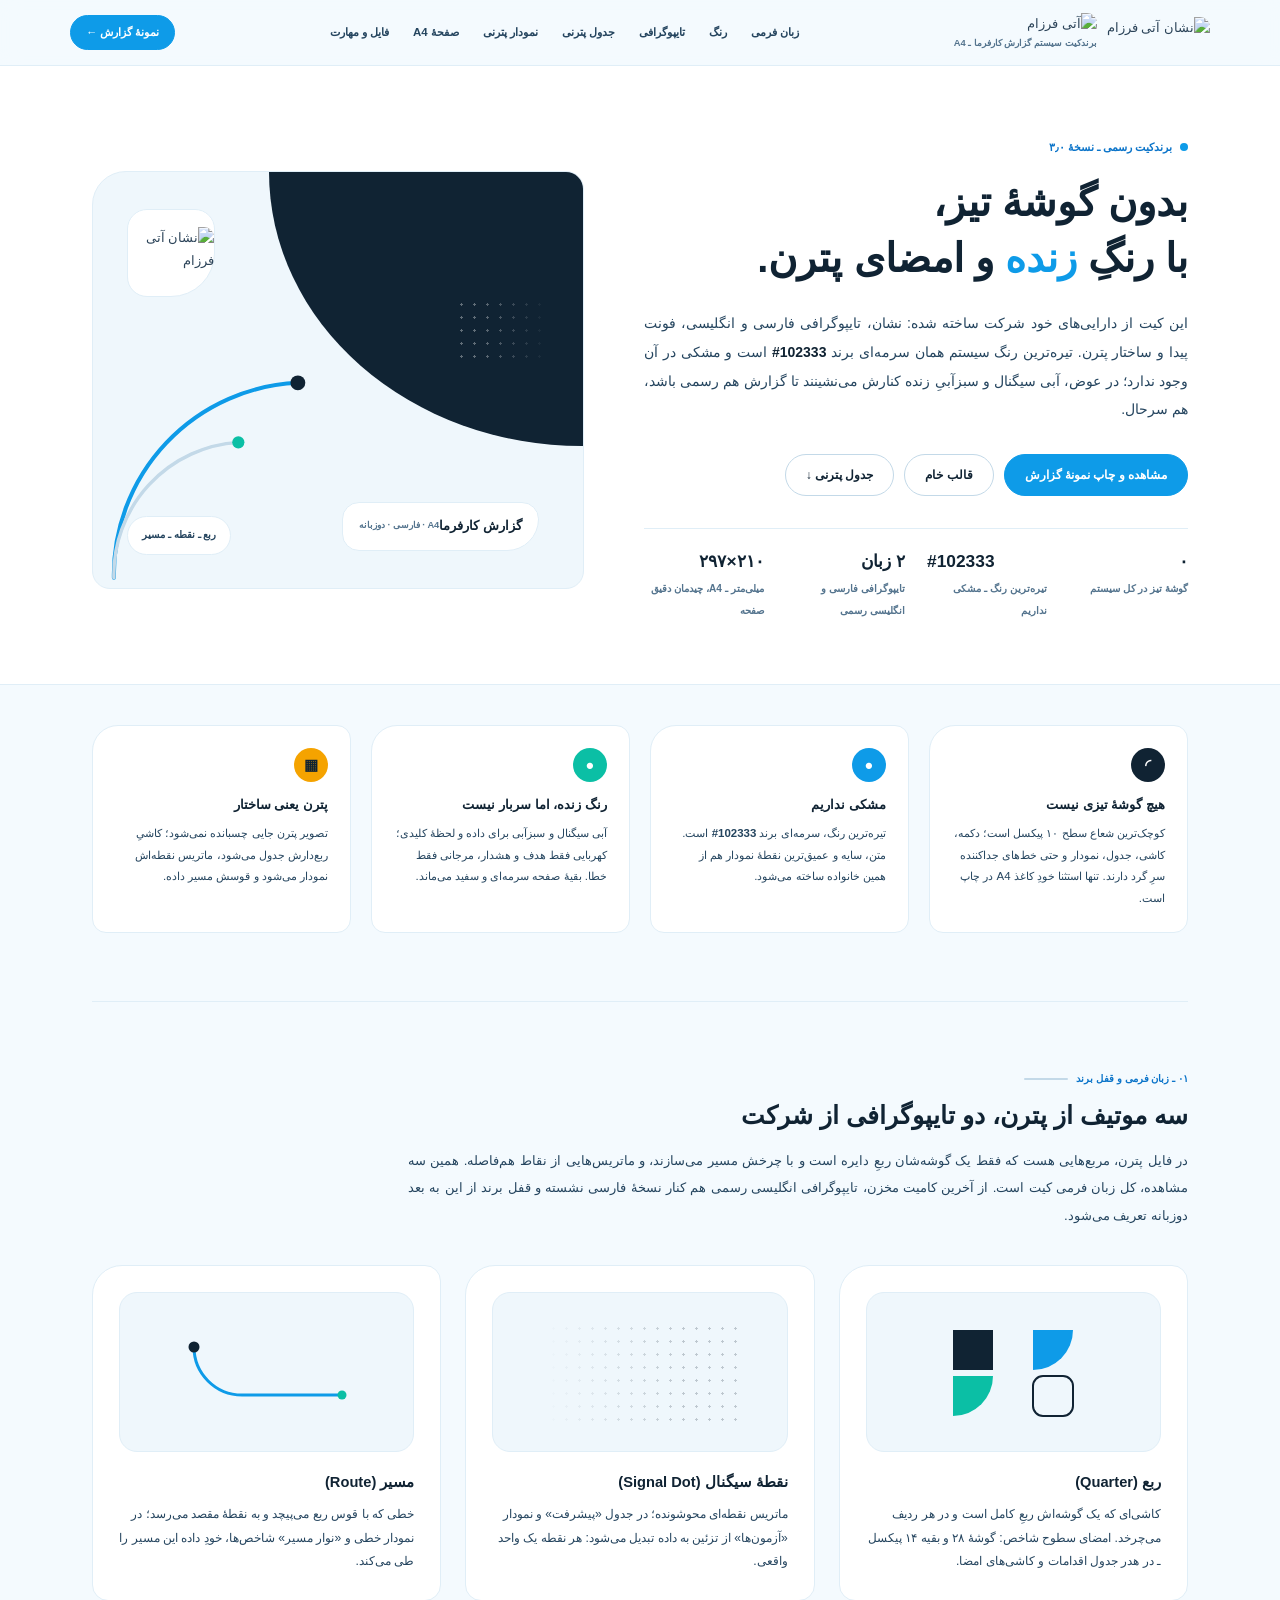
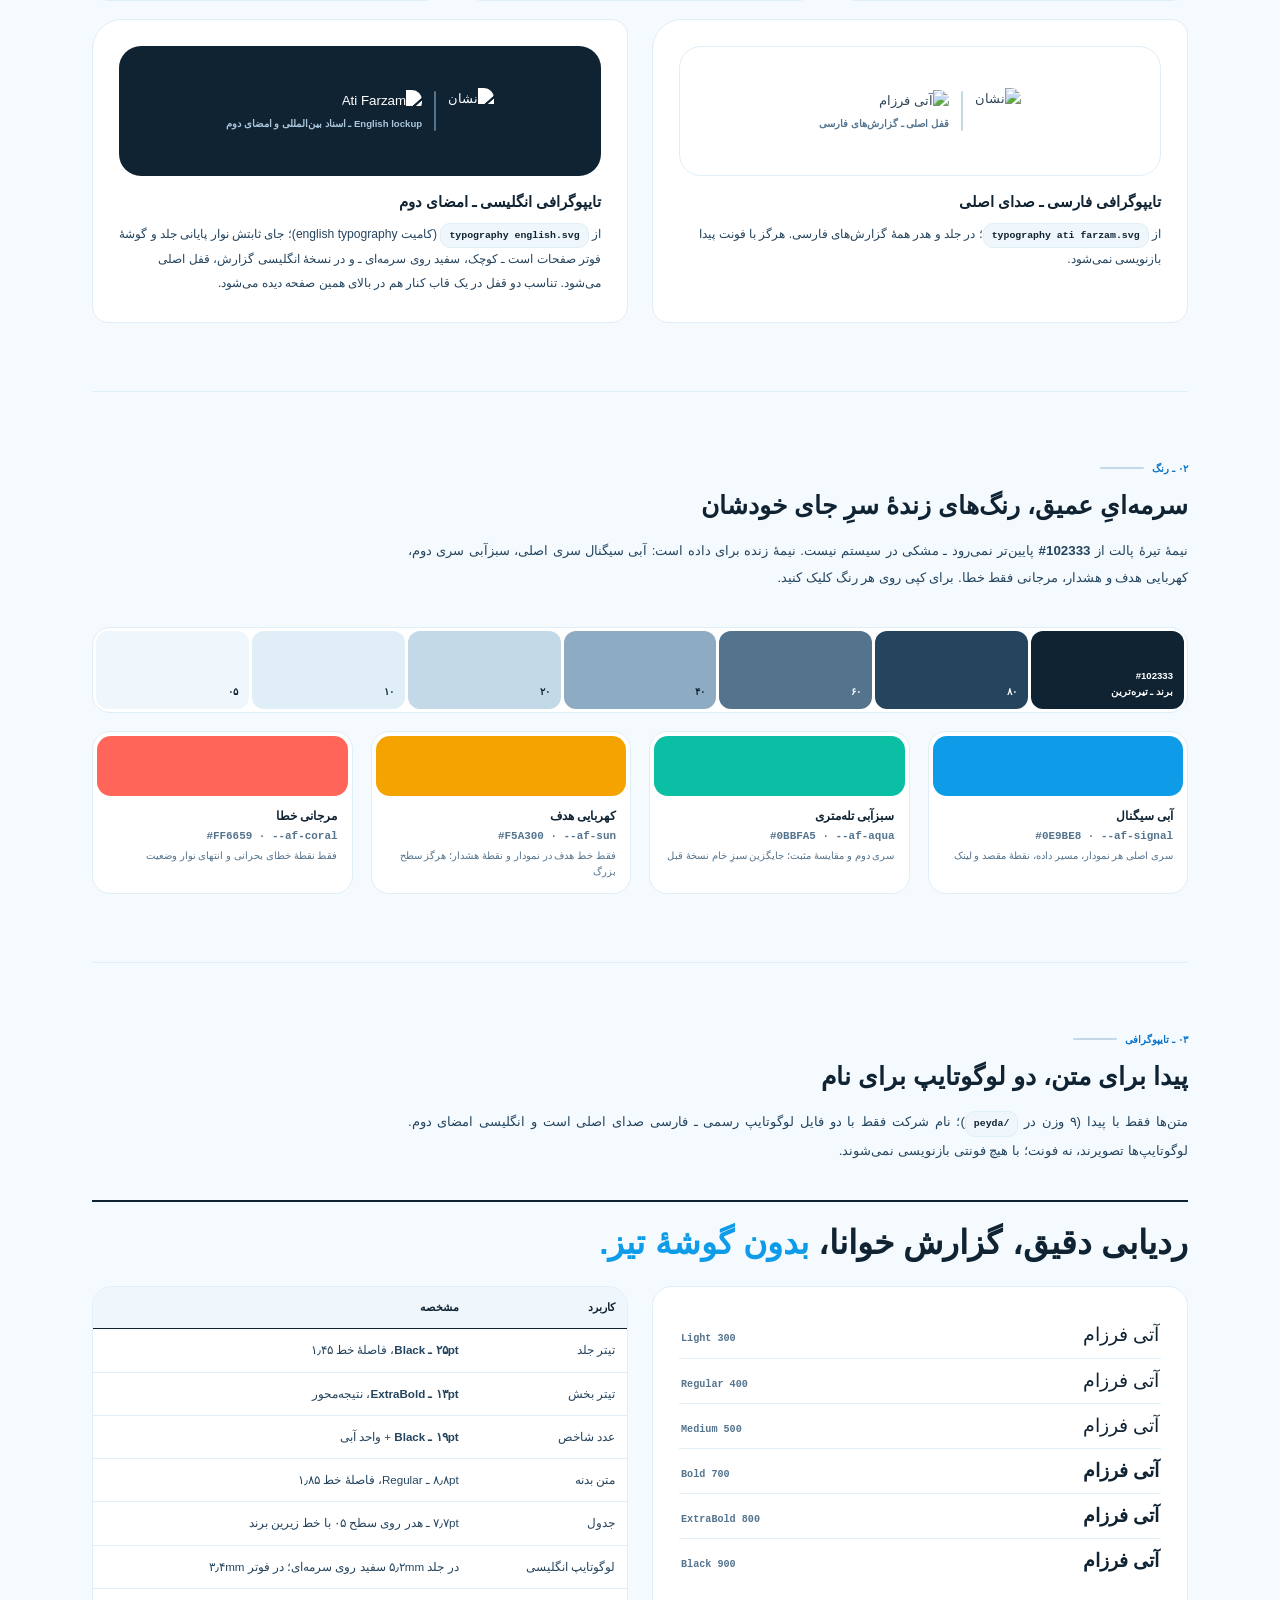
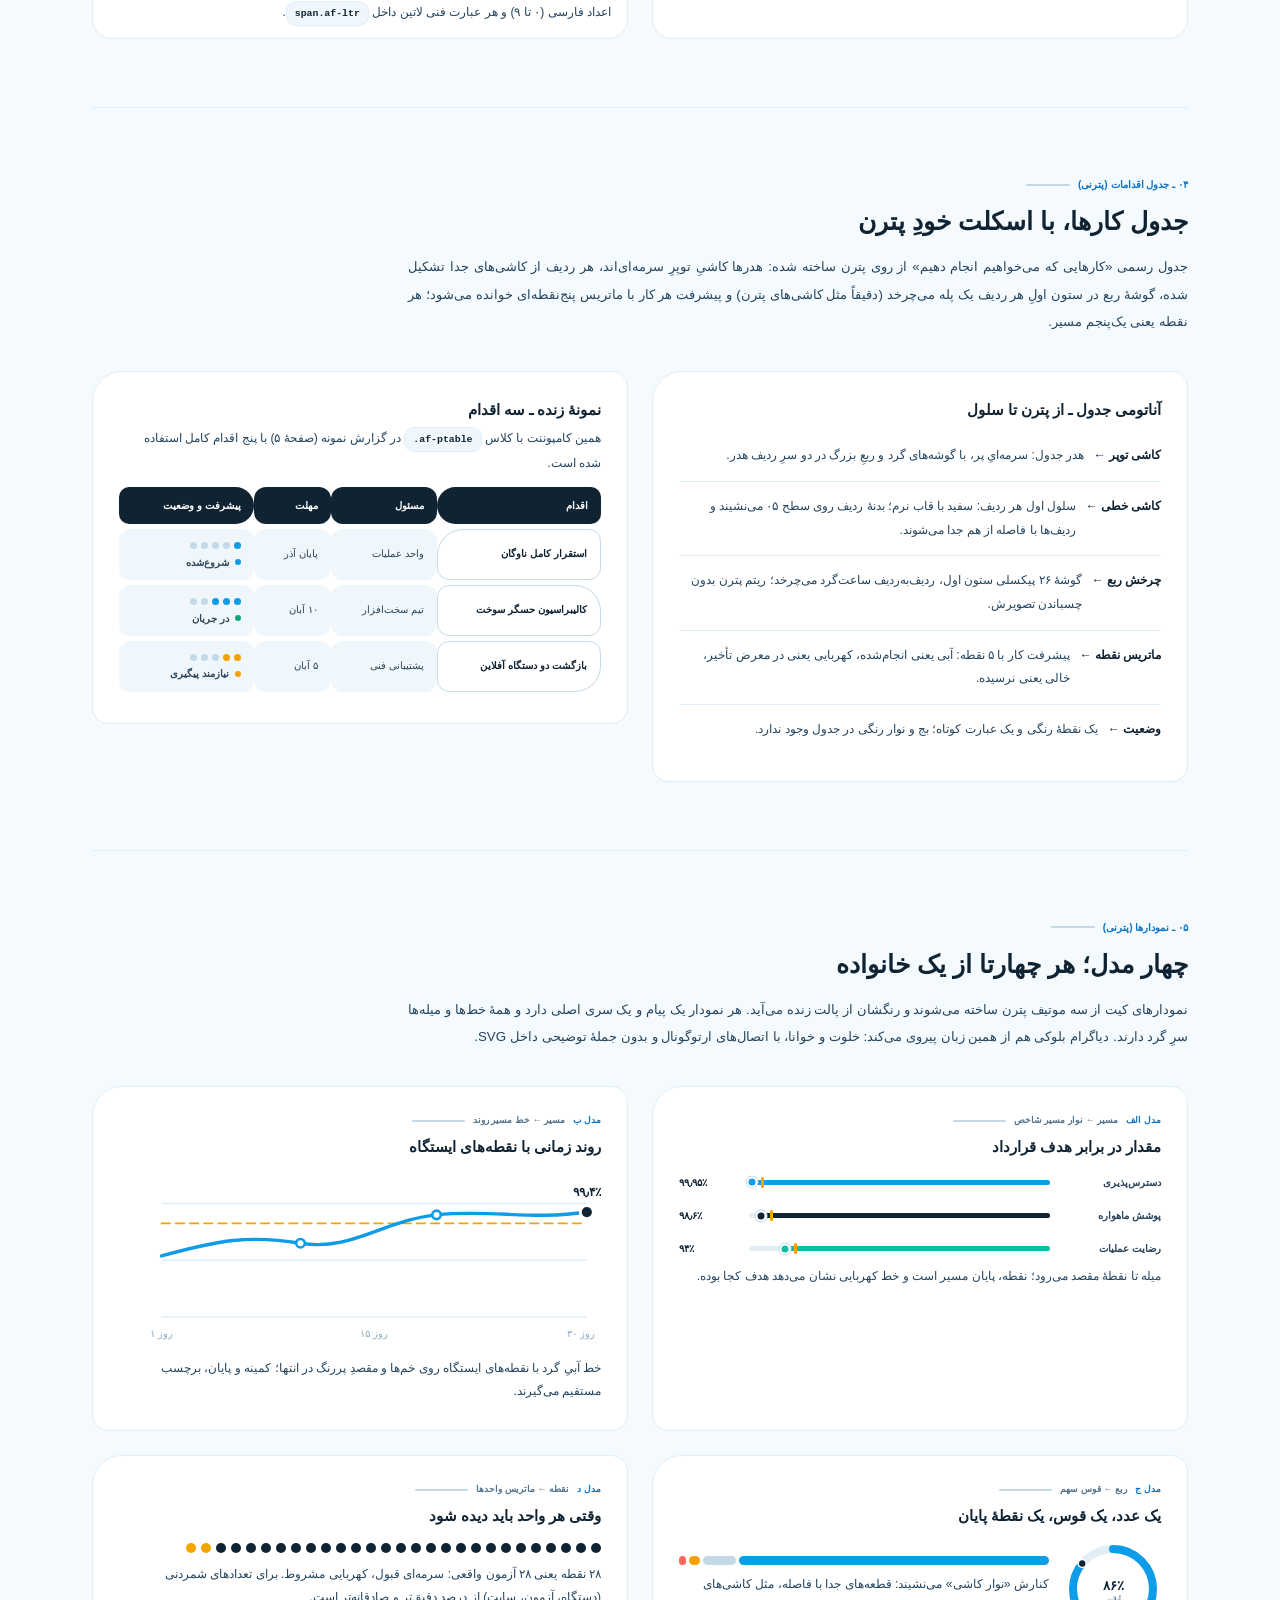
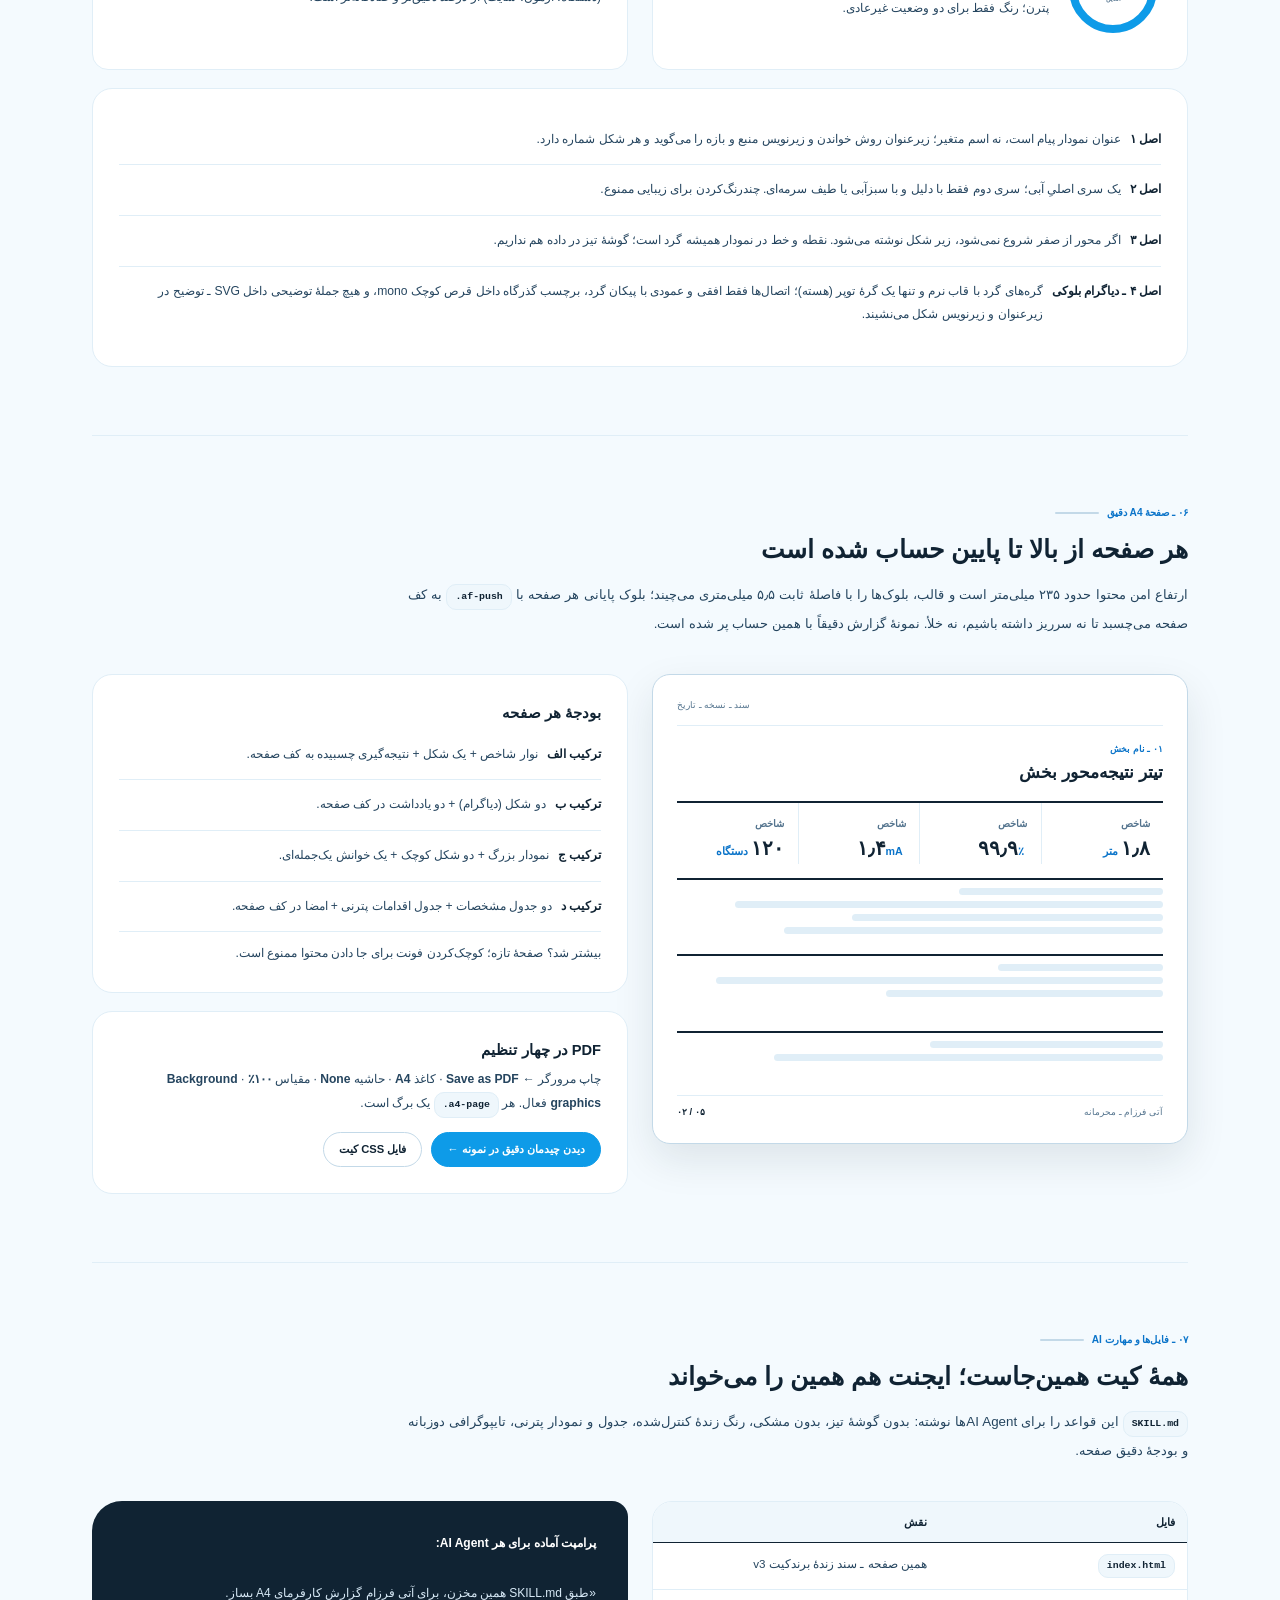
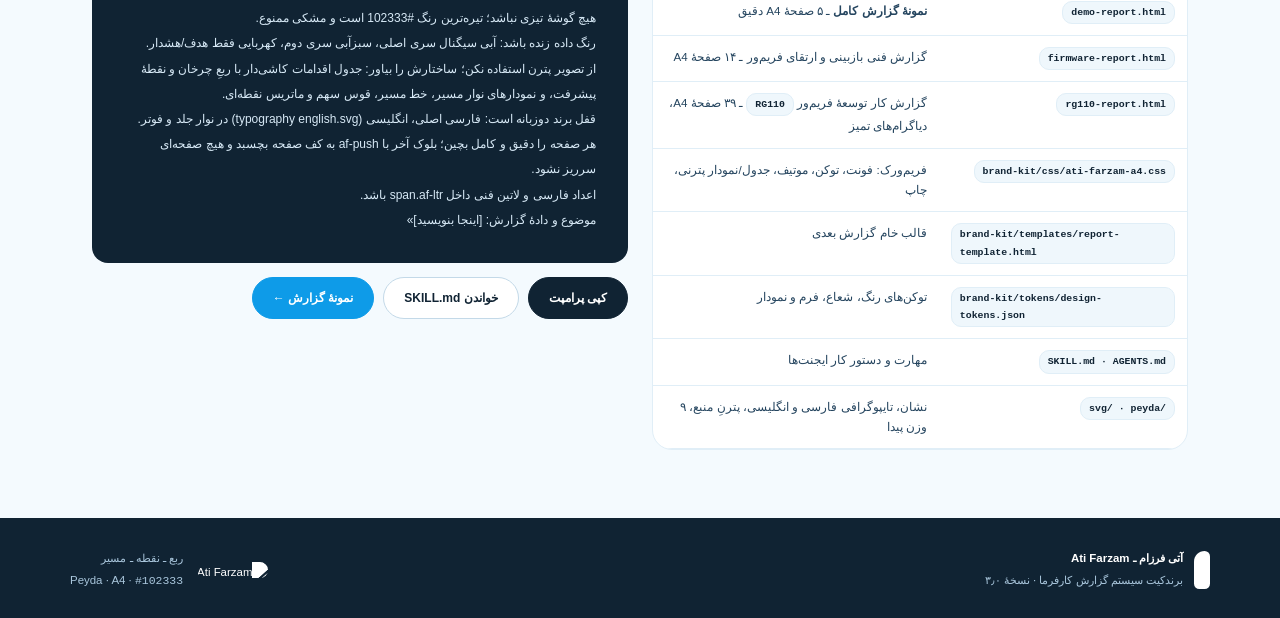
==== commit 5c373ed6: "گزارش کار توسعهٔ فریم‌ور RG110 ـ ۳۹ صفحهٔ A4 با دیاگرام‌های تمیز (بدون کاستی) - تبدیل کامل سند مبدأ " ====
--- a/index.html
+++ b/index.html
@@ -442,6 +442,8 @@
           <tr><th>فایل</th><th>نقش</th></tr>
           <tr><td><span class="path">index.html</span></td><td>همین صفحه ـ سند زندهٔ برندکیت v3</td></tr>
           <tr><td><span class="path">demo-report.html</span></td><td><b>نمونهٔ گزارش کامل</b> ـ ۵ صفحهٔ A4 دقیق</td></tr>
+          <tr><td><span class="path">firmware-report.html</span></td><td>گزارش فنی بازبینی و ارتقای فریم‌ور ـ ۱۴ صفحهٔ A4</td></tr>
+          <tr><td><span class="path">rg110-report.html</span></td><td>گزارش کار توسعهٔ فریم‌ور <span class="path">RG110</span> ـ ۳۹ صفحهٔ A4، دیاگرام‌های تمیز</td></tr>
           <tr><td><span class="path">brand-kit/css/ati-farzam-a4.css</span></td><td>فریم‌ورک: فونت، توکن، موتیف، جدول/نمودار پترنی، چاپ</td></tr>
           <tr><td><span class="path">brand-kit/templates/report-template.html</span></td><td>قالب خام گزارش بعدی</td></tr>
           <tr><td><span class="path">brand-kit/tokens/design-tokens.json</span></td><td>توکن‌های رنگ، شعاع، فرم و نمودار</td></tr>
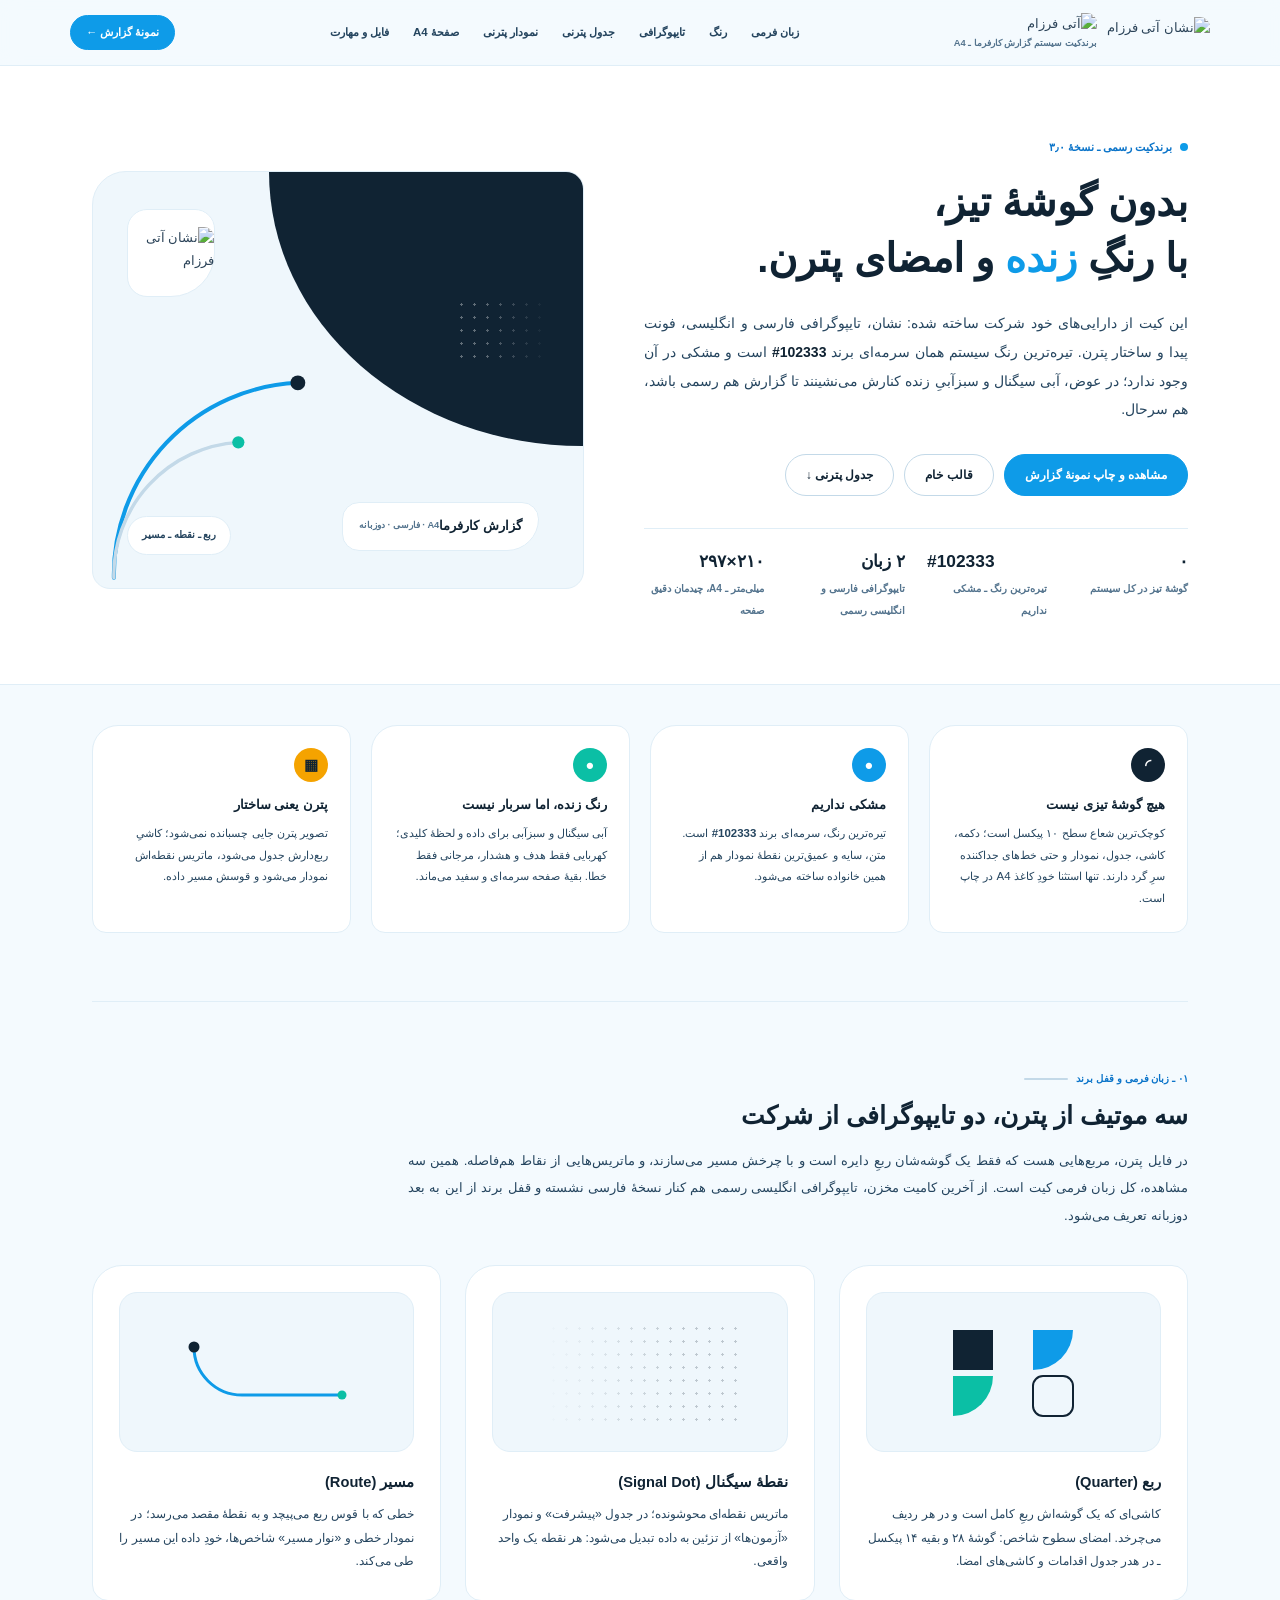
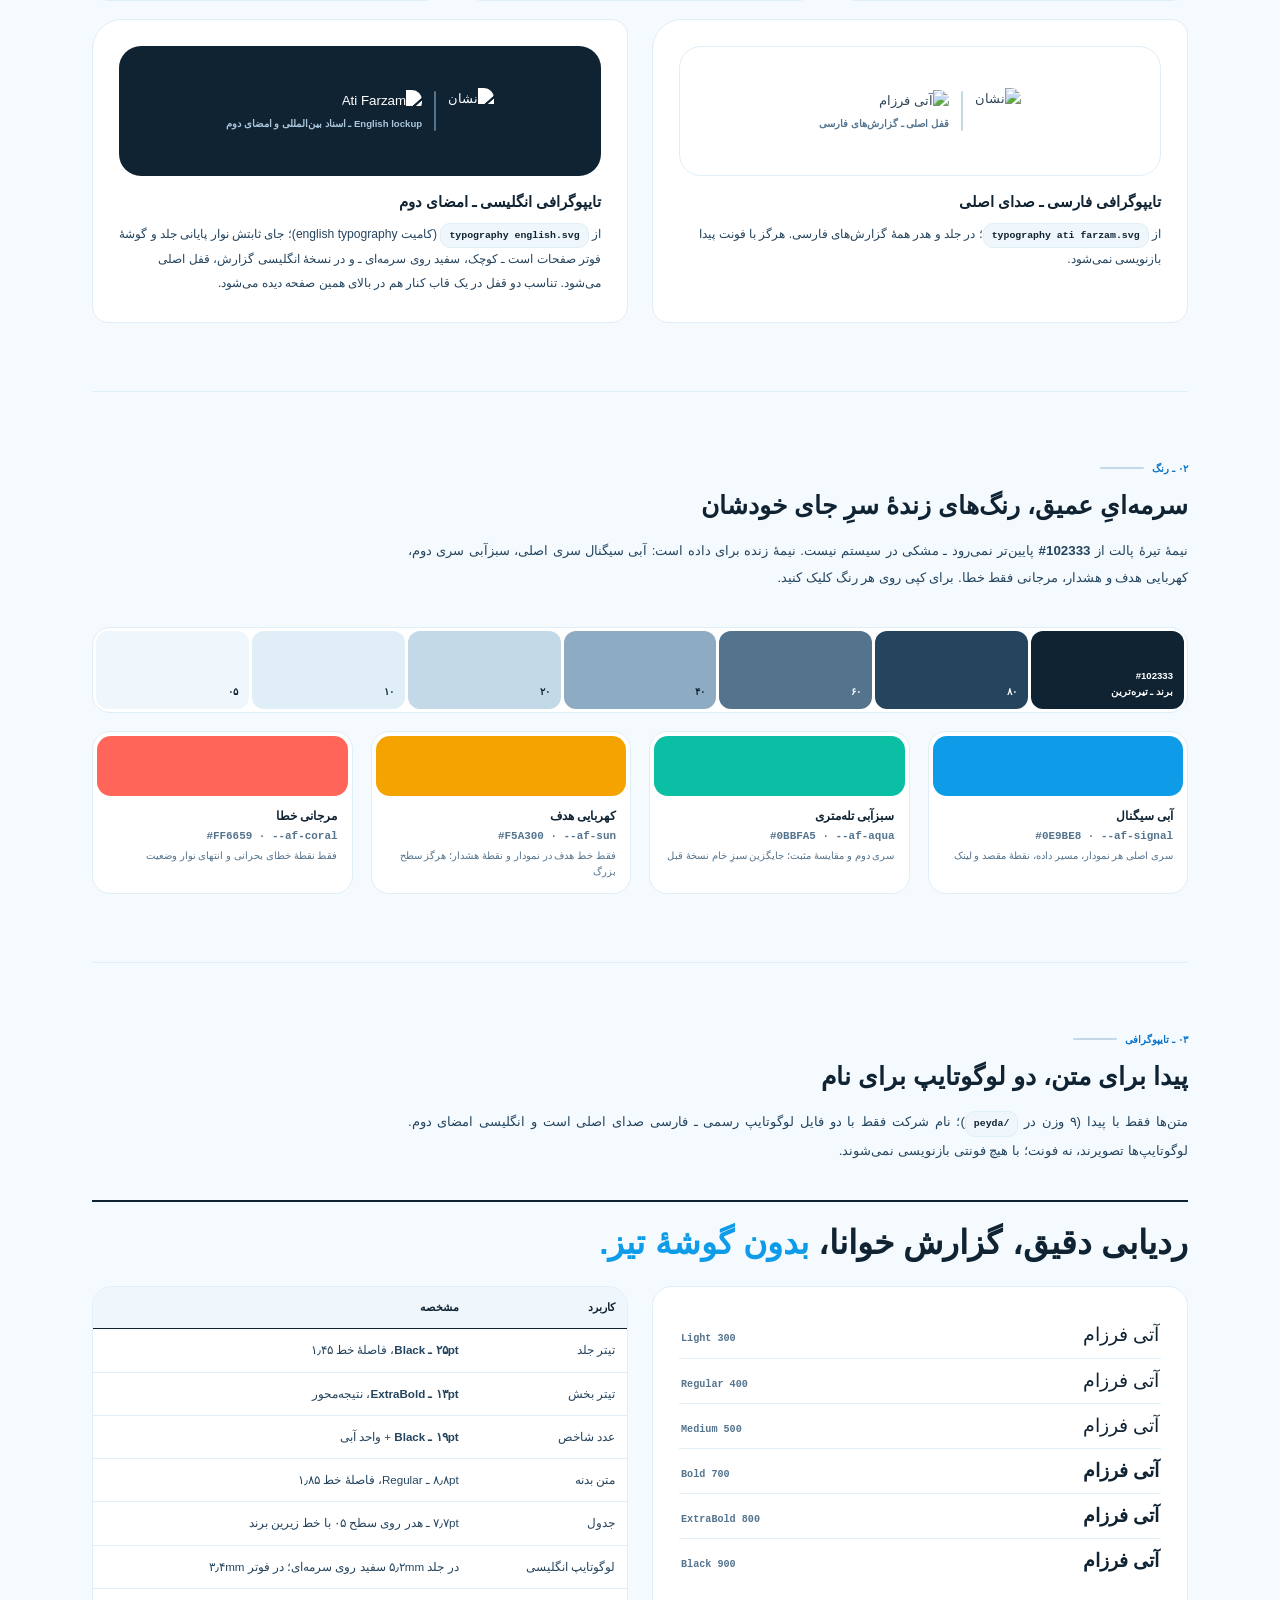
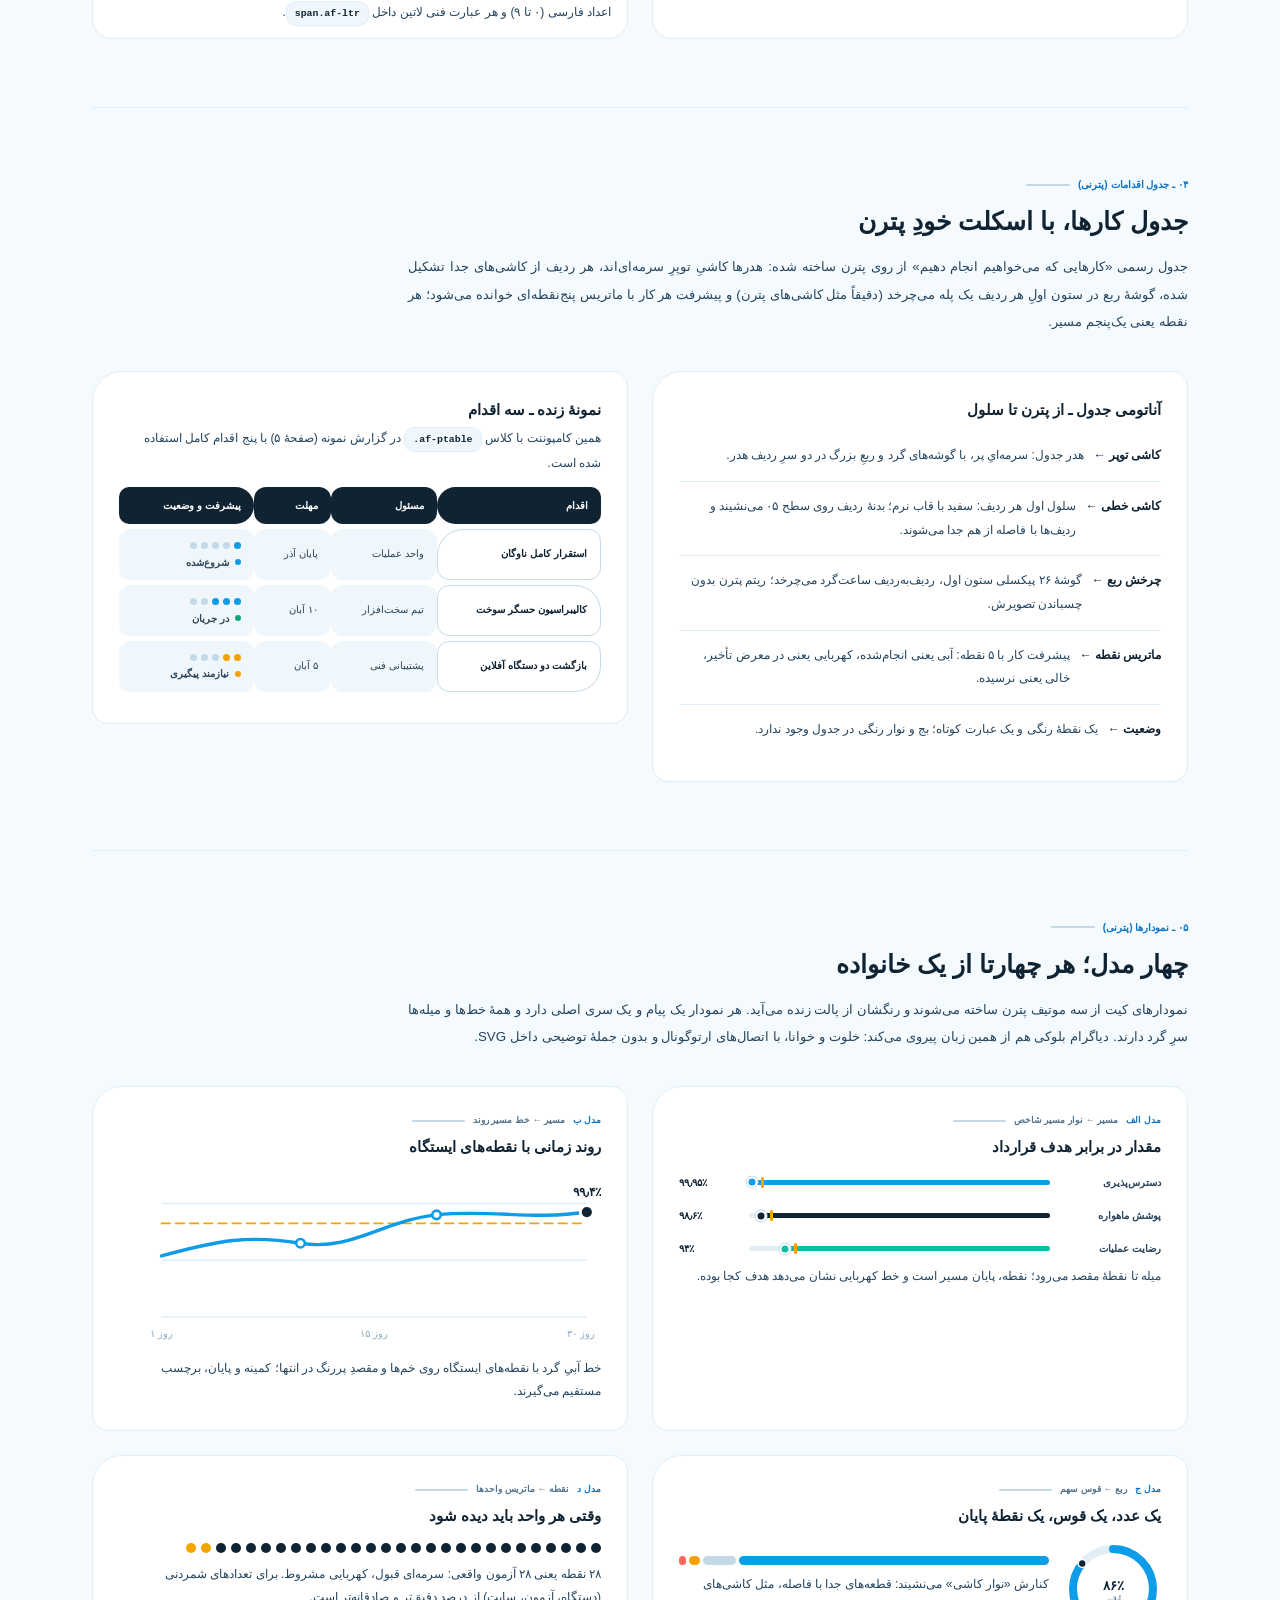
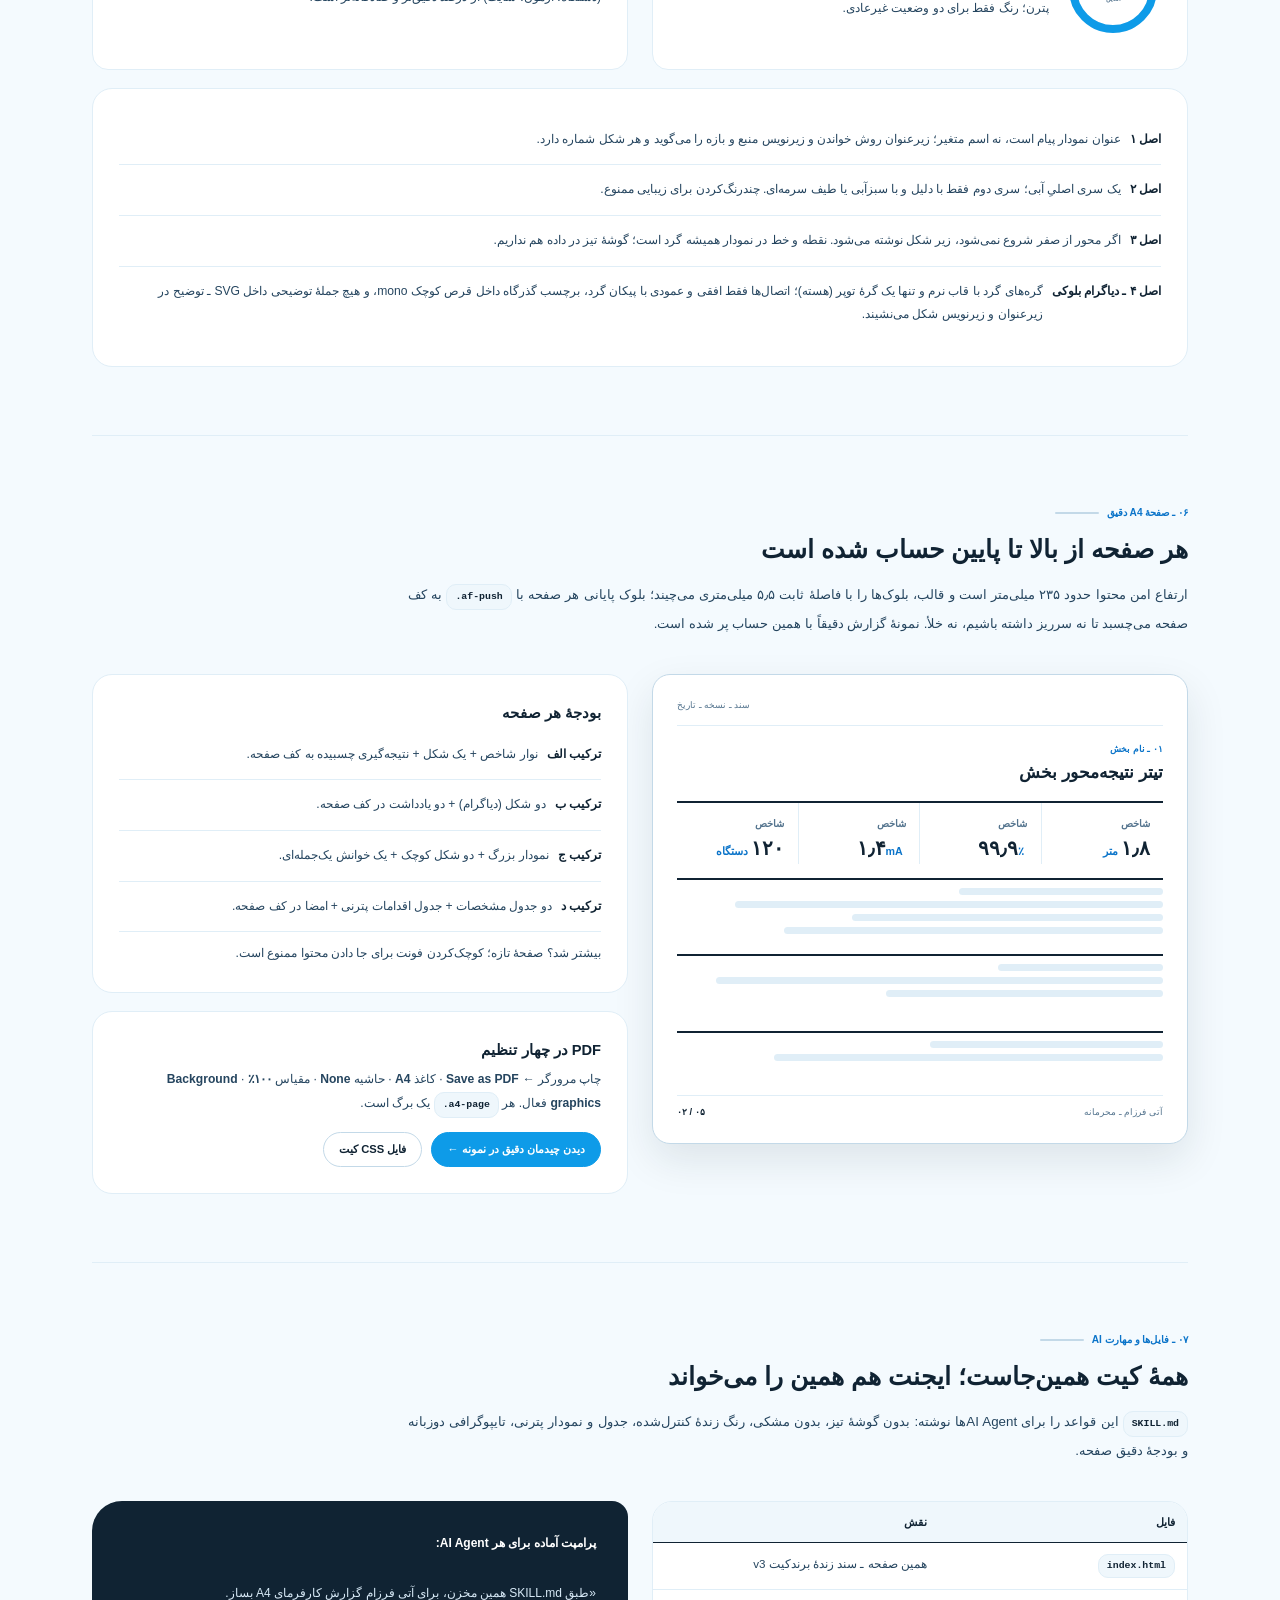
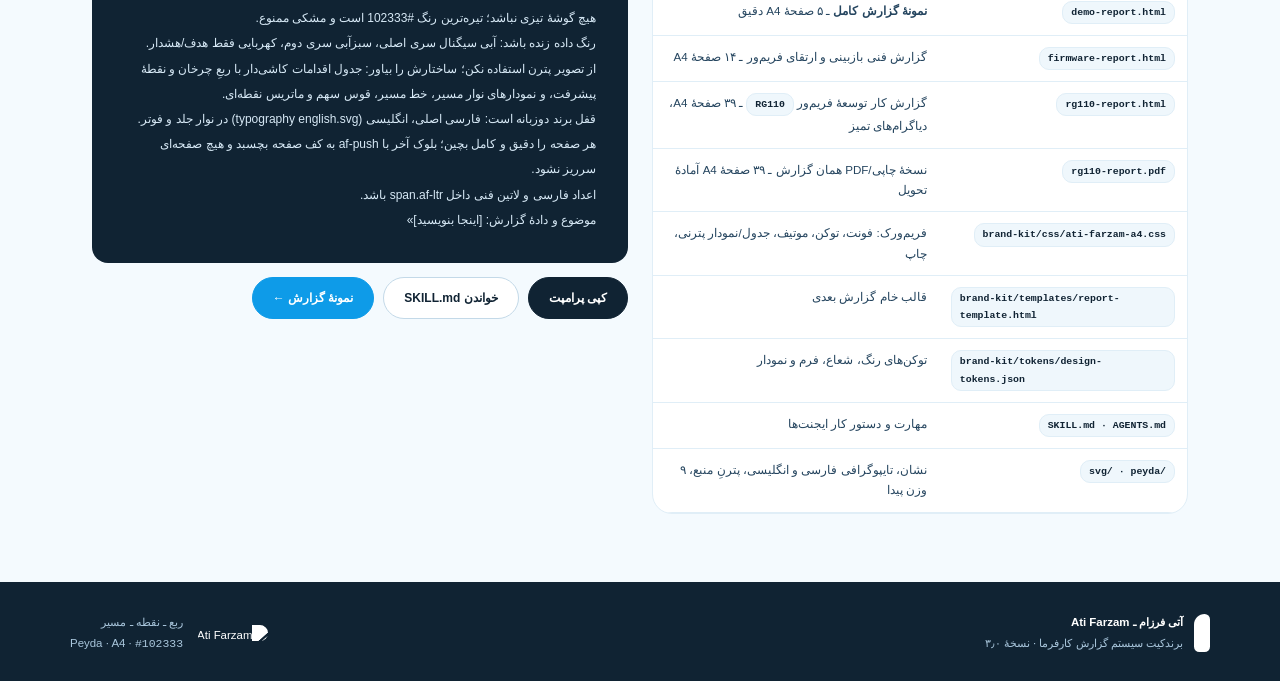
==== commit 96ceac4a: "PDF گزارش کار توسعهٔ فریم‌ور RG110 ـ ۳۹ صفحهٔ A4 دقیق و تمیز چاپ مستقیم از rg110-report.html با کروم" ====
--- a/index.html
+++ b/index.html
@@ -444,6 +444,7 @@
           <tr><td><span class="path">demo-report.html</span></td><td><b>نمونهٔ گزارش کامل</b> ـ ۵ صفحهٔ A4 دقیق</td></tr>
           <tr><td><span class="path">firmware-report.html</span></td><td>گزارش فنی بازبینی و ارتقای فریم‌ور ـ ۱۴ صفحهٔ A4</td></tr>
           <tr><td><span class="path">rg110-report.html</span></td><td>گزارش کار توسعهٔ فریم‌ور <span class="path">RG110</span> ـ ۳۹ صفحهٔ A4، دیاگرام‌های تمیز</td></tr>
+          <tr><td><span class="path">rg110-report.pdf</span></td><td>نسخهٔ چاپی/PDF همان گزارش ـ ۳۹ صفحهٔ A4 آمادهٔ تحویل</td></tr>
           <tr><td><span class="path">brand-kit/css/ati-farzam-a4.css</span></td><td>فریم‌ورک: فونت، توکن، موتیف، جدول/نمودار پترنی، چاپ</td></tr>
           <tr><td><span class="path">brand-kit/templates/report-template.html</span></td><td>قالب خام گزارش بعدی</td></tr>
           <tr><td><span class="path">brand-kit/tokens/design-tokens.json</span></td><td>توکن‌های رنگ، شعاع، فرم و نمودار</td></tr>
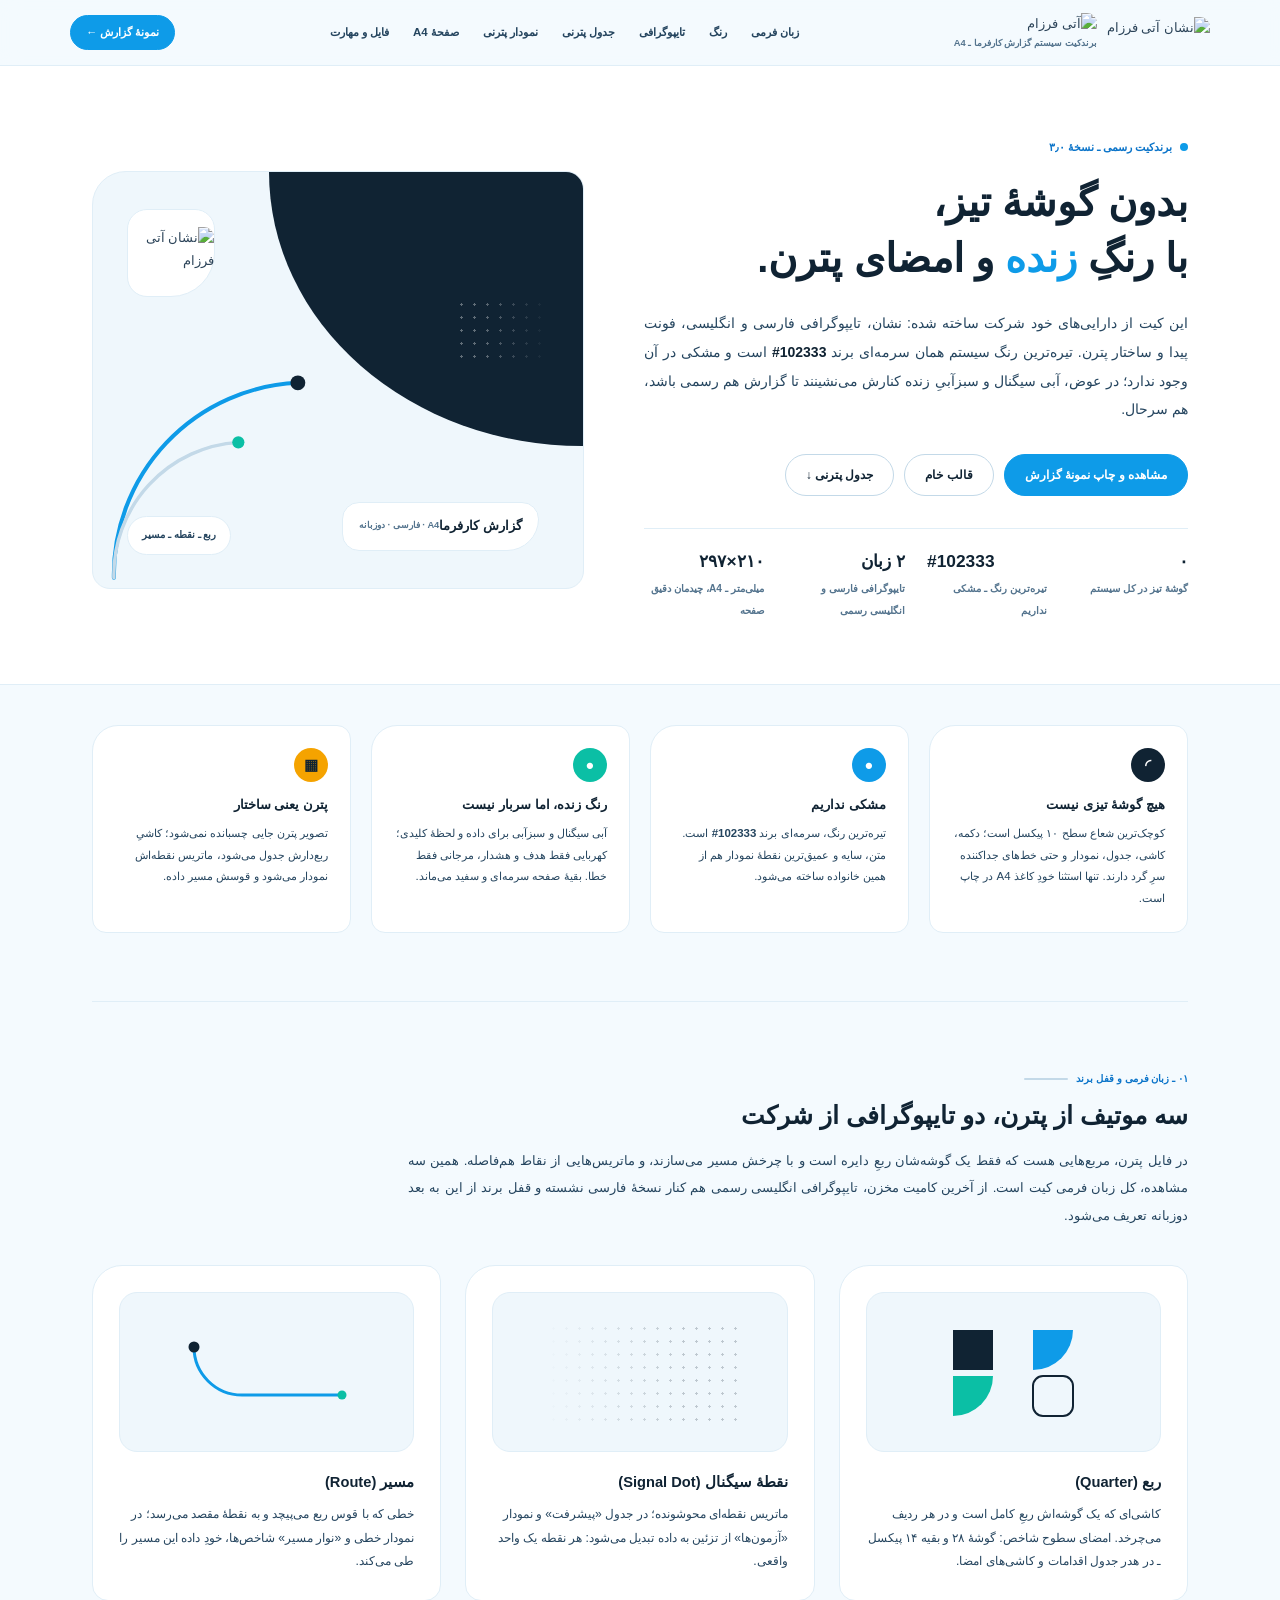
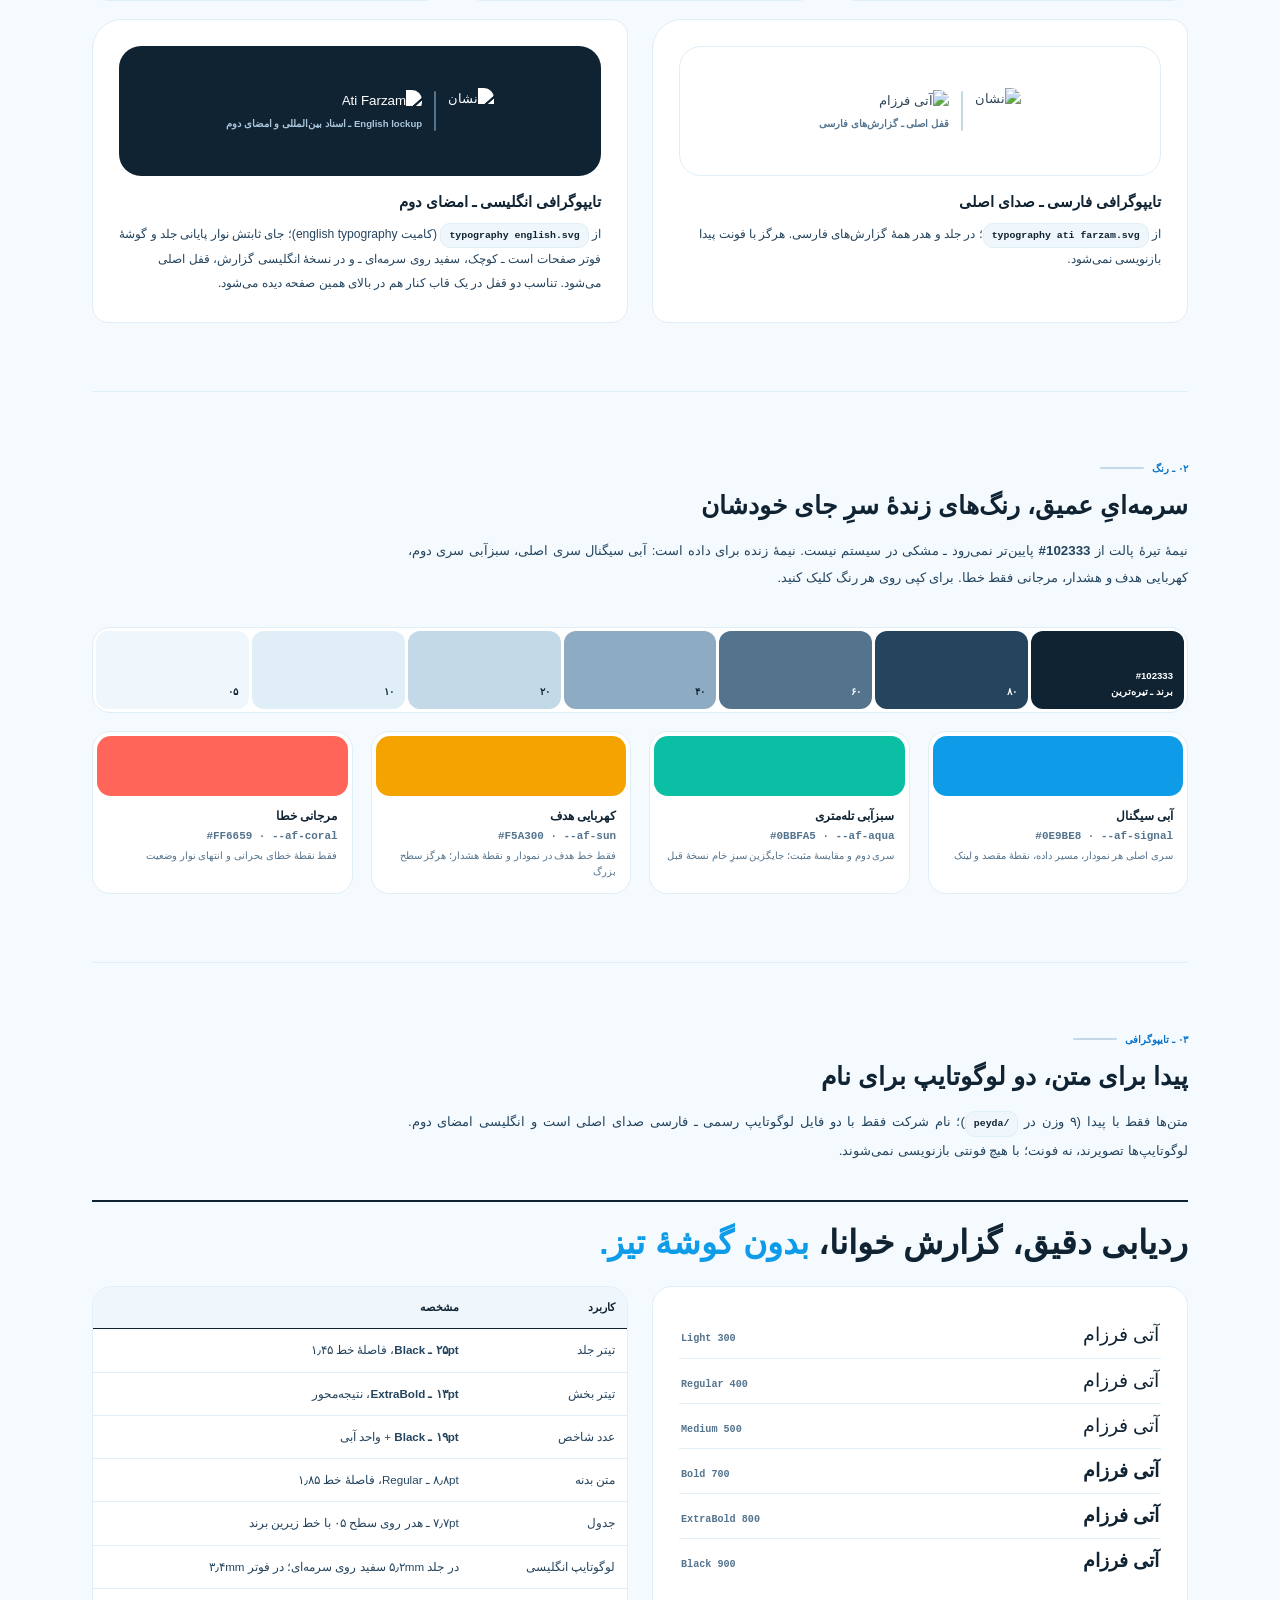
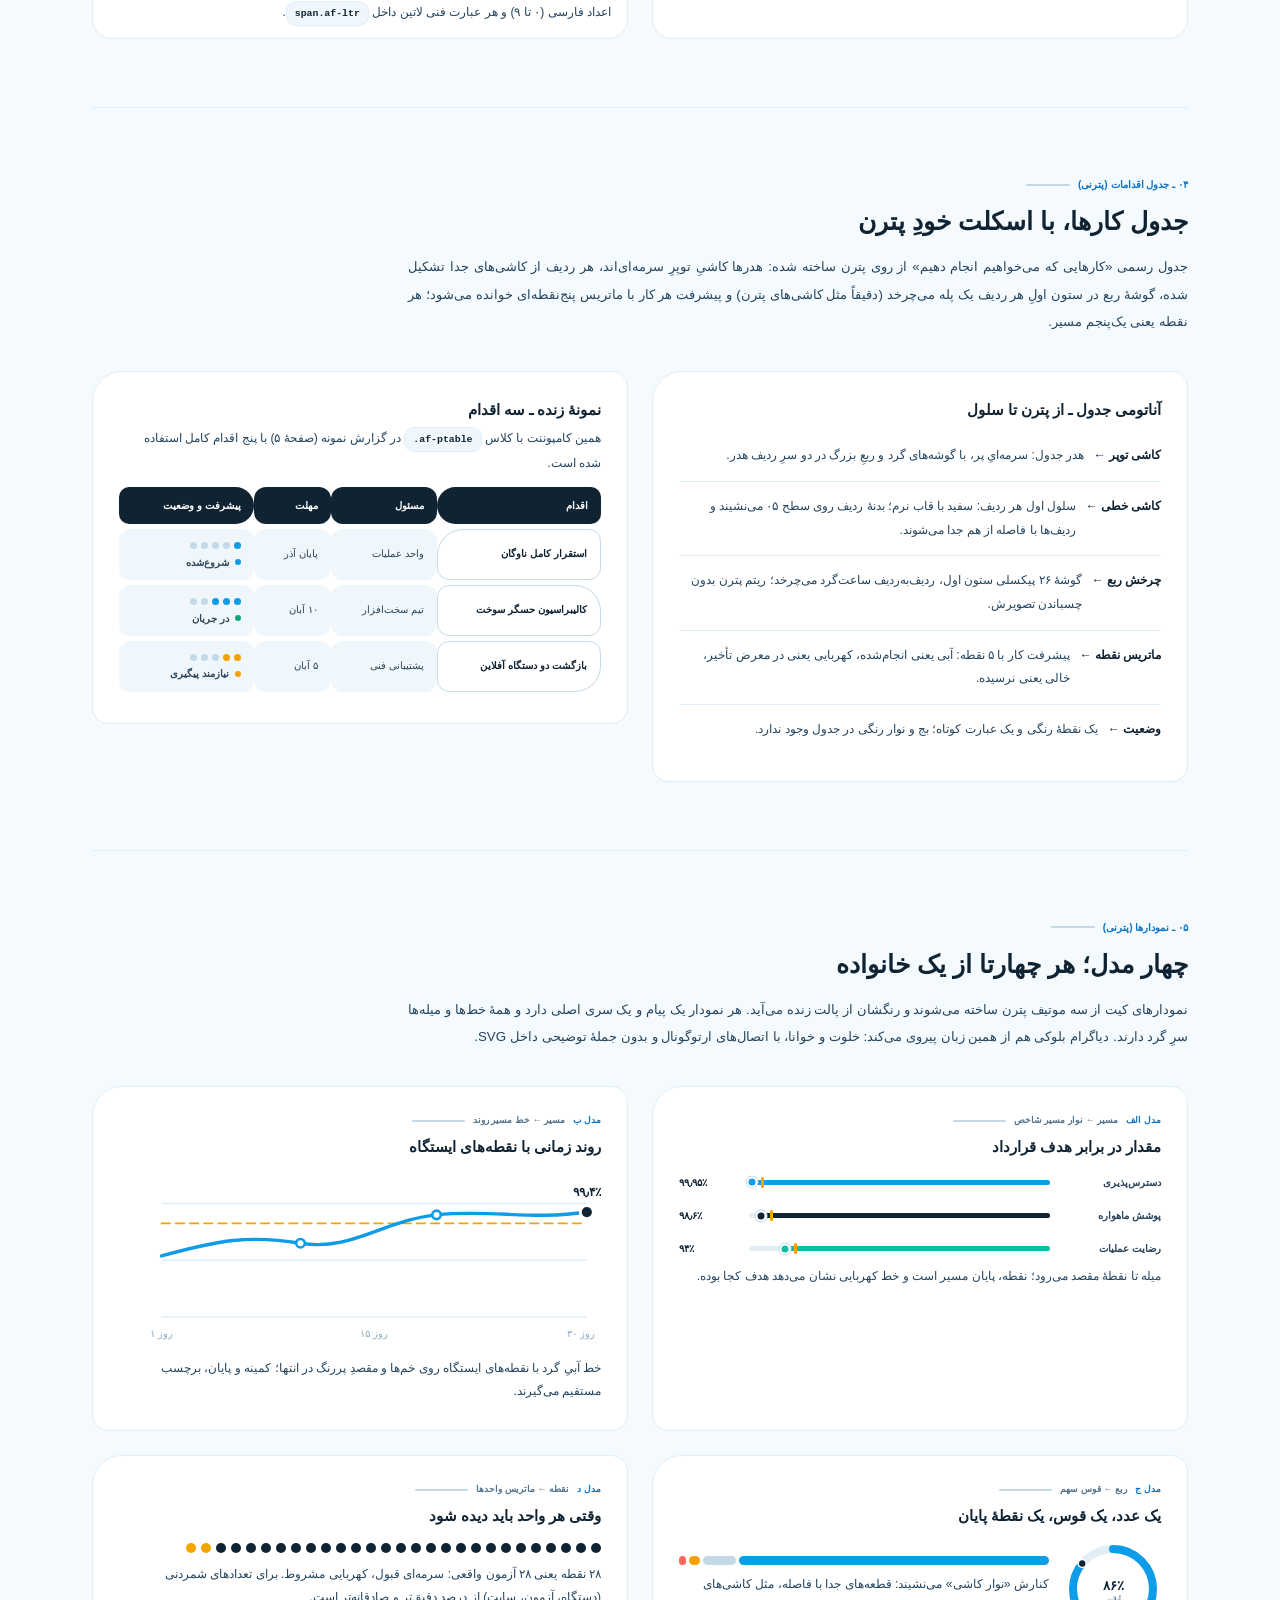
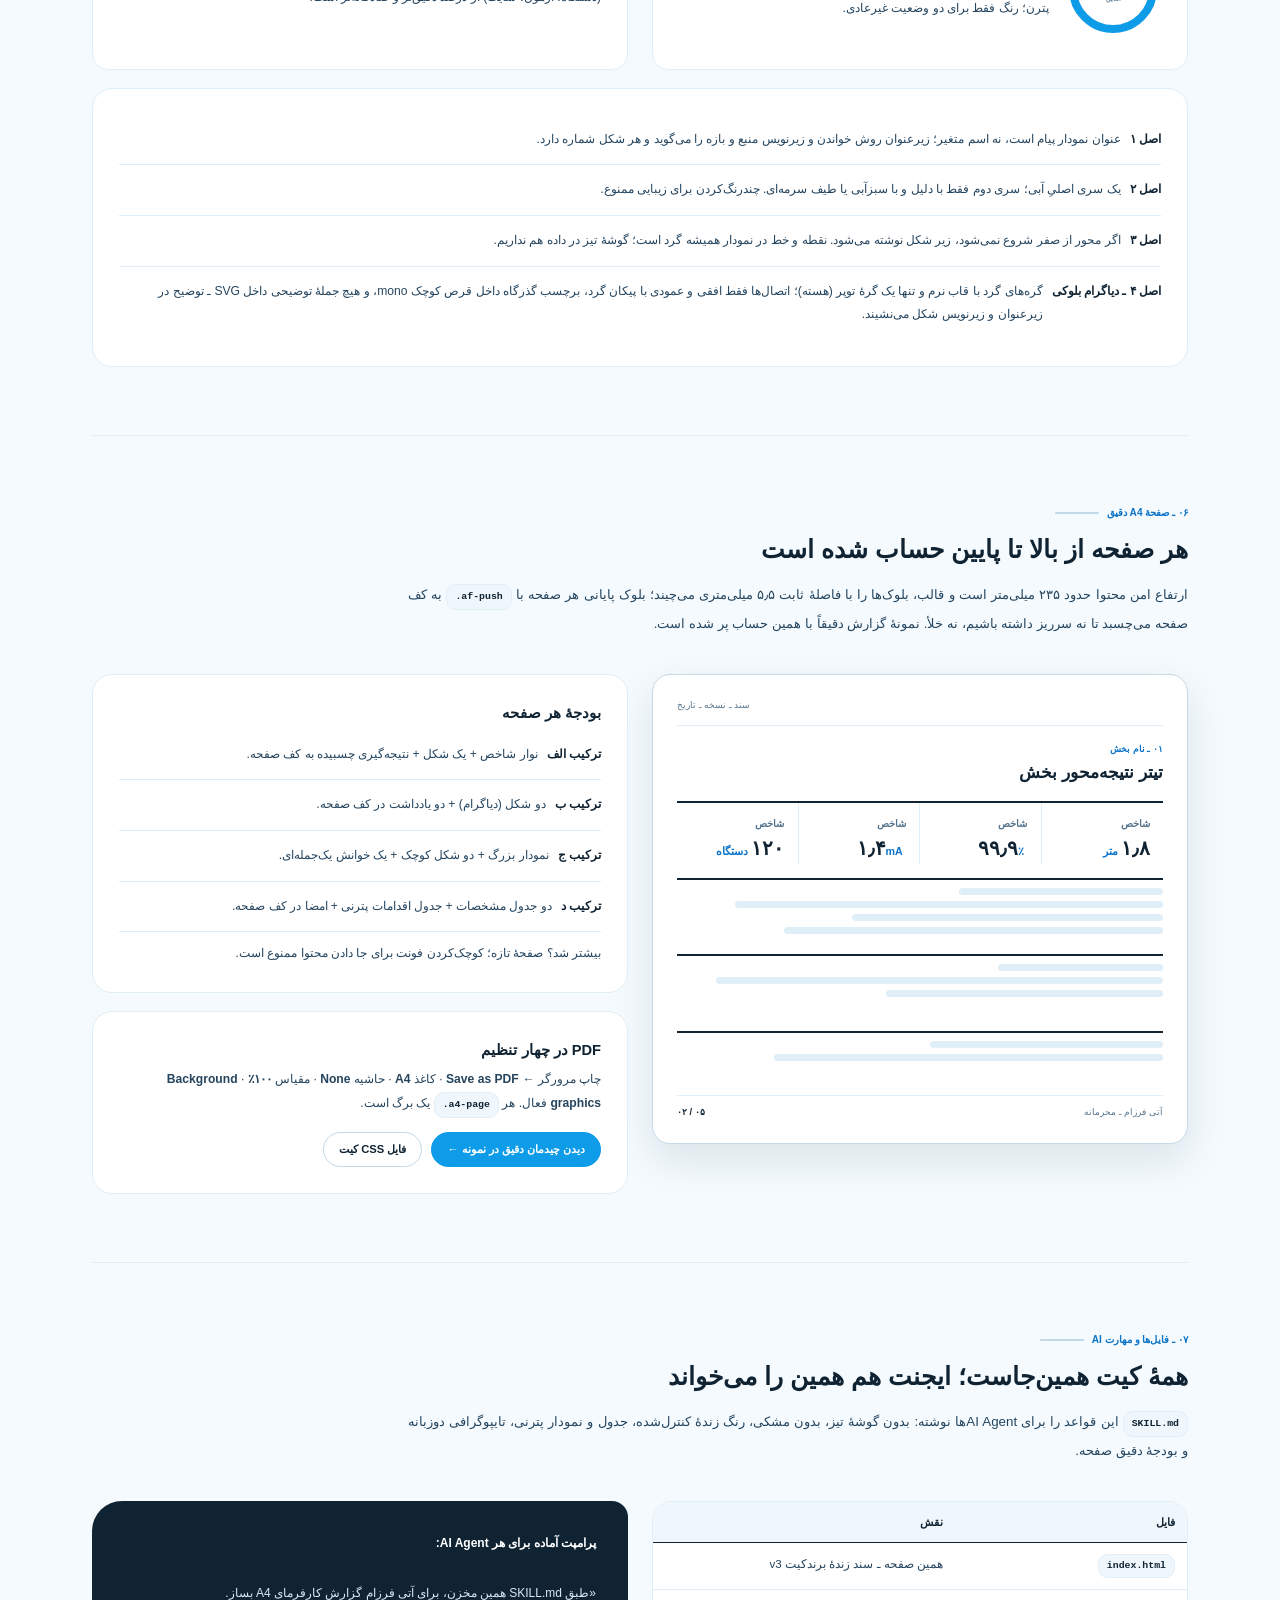
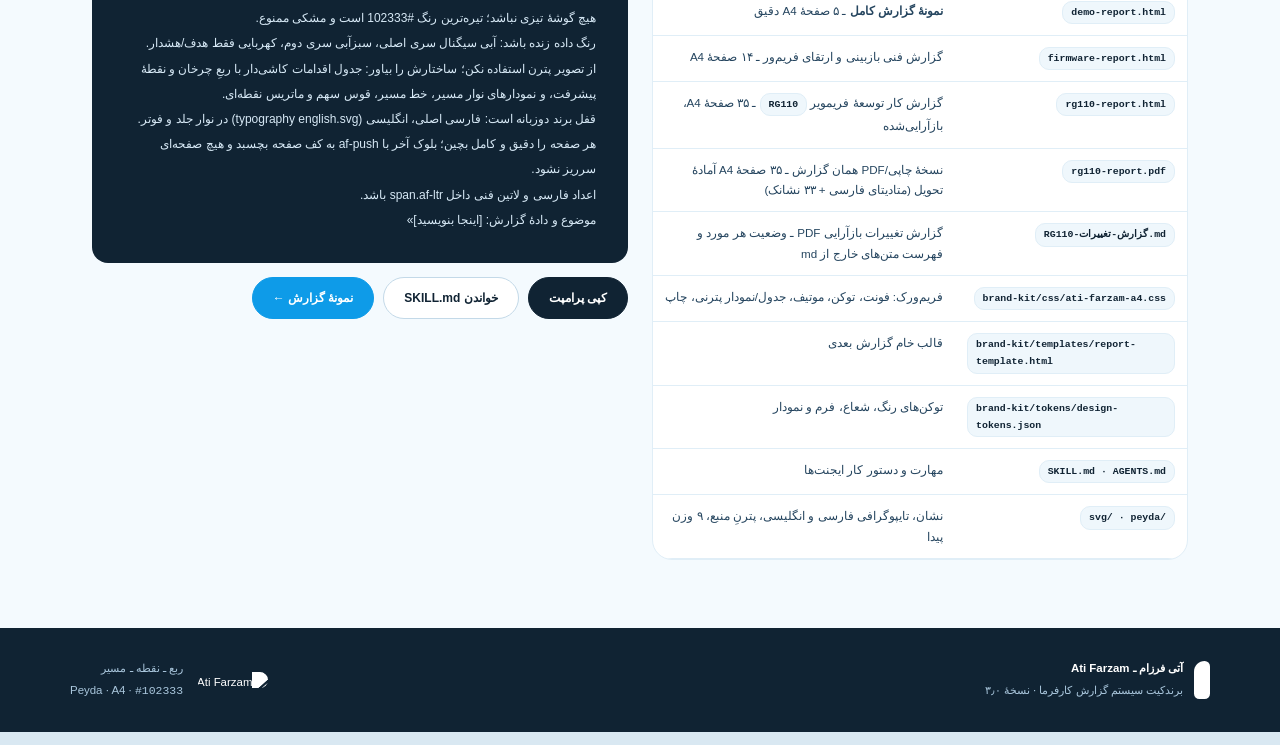
==== commit 9b4970fb: "RG110 PDF: re-typeset + fixes — eyebrow ownership, atomic chain tables, DP page packing (no >25%-emp" ====
--- a/index.html
+++ b/index.html
@@ -443,8 +443,9 @@
           <tr><td><span class="path">index.html</span></td><td>همین صفحه ـ سند زندهٔ برندکیت v3</td></tr>
           <tr><td><span class="path">demo-report.html</span></td><td><b>نمونهٔ گزارش کامل</b> ـ ۵ صفحهٔ A4 دقیق</td></tr>
           <tr><td><span class="path">firmware-report.html</span></td><td>گزارش فنی بازبینی و ارتقای فریم‌ور ـ ۱۴ صفحهٔ A4</td></tr>
-          <tr><td><span class="path">rg110-report.html</span></td><td>گزارش کار توسعهٔ فریم‌ور <span class="path">RG110</span> ـ ۳۹ صفحهٔ A4، دیاگرام‌های تمیز</td></tr>
-          <tr><td><span class="path">rg110-report.pdf</span></td><td>نسخهٔ چاپی/PDF همان گزارش ـ ۳۹ صفحهٔ A4 آمادهٔ تحویل</td></tr>
+          <tr><td><span class="path">rg110-report.html</span></td><td>گزارش کار توسعهٔ فریمویر <span class="path">RG110</span> ـ ۳۵ صفحهٔ A4، بازآرایی‌شده</td></tr>
+          <tr><td><span class="path">rg110-report.pdf</span></td><td>نسخهٔ چاپی/PDF همان گزارش ـ ۳۵ صفحهٔ A4 آمادهٔ تحویل (متادیتای فارسی + ۳۳ نشانک)</td></tr>
+          <tr><td><span class="path">RG110-گزارش-تغییرات.md</span></td><td>گزارش تغییرات بازآرایی PDF ـ وضعیت هر مورد و فهرست متن‌های خارج از md</td></tr>
           <tr><td><span class="path">brand-kit/css/ati-farzam-a4.css</span></td><td>فریم‌ورک: فونت، توکن، موتیف، جدول/نمودار پترنی، چاپ</td></tr>
           <tr><td><span class="path">brand-kit/templates/report-template.html</span></td><td>قالب خام گزارش بعدی</td></tr>
           <tr><td><span class="path">brand-kit/tokens/design-tokens.json</span></td><td>توکن‌های رنگ، شعاع، فرم و نمودار</td></tr>
